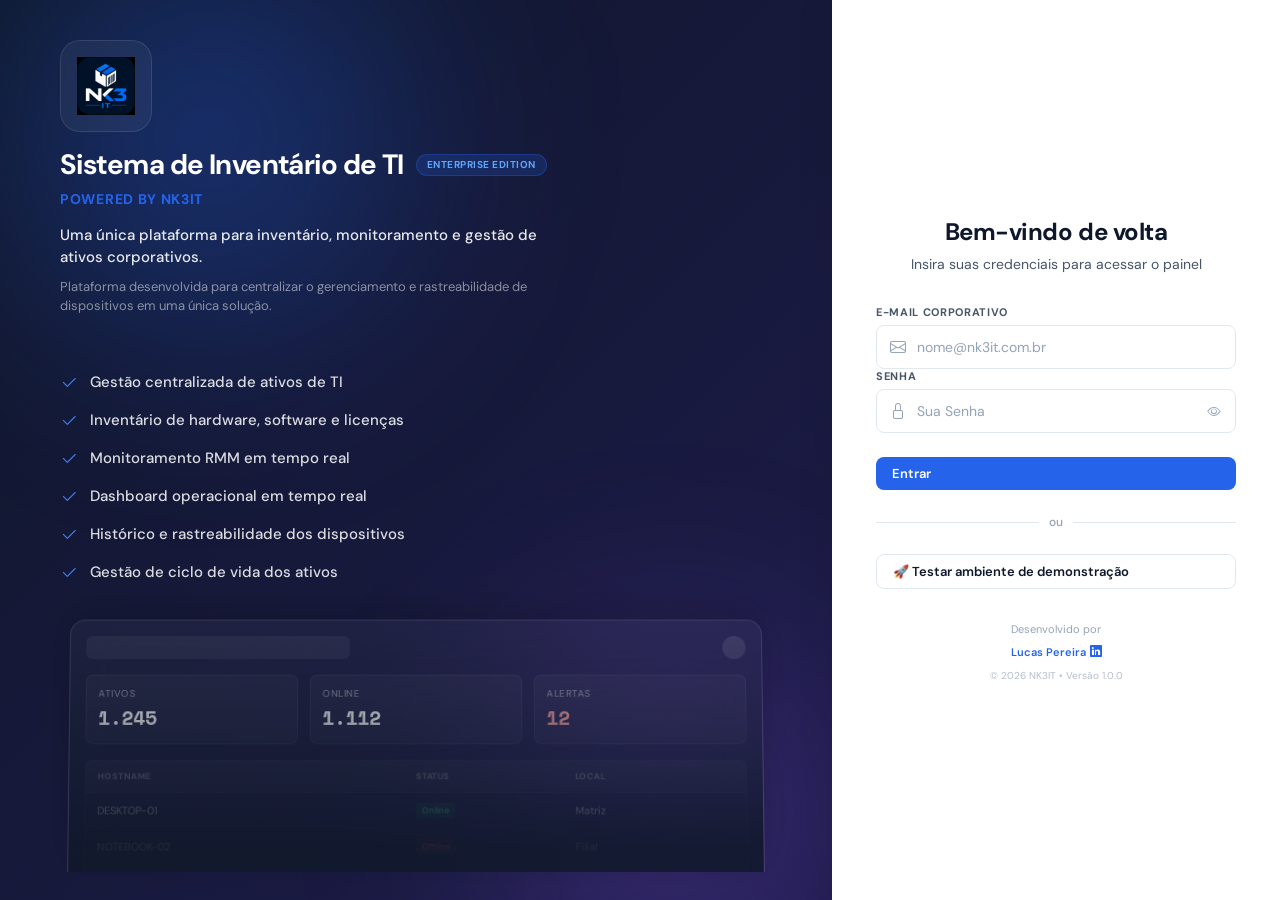
==== index.html @ 1c19176a "feat: Adiciona mock in-memory para o Modo de Demonstração" ====
<!DOCTYPE html>
<html lang="pt-BR">

<head>
  <meta charset="UTF-8">
  <meta name="viewport" content="width=device-width, initial-scale=1.0">
  <title>NK3IT — Inventário de TI</title>
  <link rel="icon" type="image/png" href="assets/logo-nk3-it-3.png">
  <link
    href="https://fonts.googleapis.com/css2?family=Space+Mono:wght@400;700&family=DM+Sans:wght@300;400;500;600;700&display=swap"
    rel="stylesheet">
  <link rel="stylesheet" href="https://cdn.jsdelivr.net/npm/bootstrap-icons@1.11.3/font/bootstrap-icons.min.css">
  <script src="js/demoData.js"></script>
  <script src="https://cdn.jsdelivr.net/npm/@supabase/supabase-js@2"></script>
  <script src="https://cdn.jsdelivr.net/npm/chart.js"></script>
  <script src="https://unpkg.com/lucide@latest"></script>
  <script src="https://cdn.jsdelivr.net/npm/@emailjs/browser@3/dist/email.min.js"></script>
  <script>
    (function(){
      // Substitua "SUA_PUBLIC_KEY_AQUI" pela Public Key da sua conta EmailJS
      emailjs.init("xE5Rrvle6hERi2CTp");
    })();
  </script>
  <link rel="stylesheet" href="css/variables.css">
  <link rel="stylesheet" href="css/layout.css">
  <link rel="stylesheet" href="css/components.css">
  <link rel="stylesheet" href="css/pages.css">
  <style>
    /* RMM Sync spin animation */
    @keyframes spin { from { transform: rotate(0deg); } to { transform: rotate(360deg); } }
    .spin { display: inline-block; animation: spin 1s linear infinite; }
  </style>
</head>

<body>

  <!-- NOTIFICATIONS -->
  <div class="notif-stack" id="notifStack"></div>

  <!-- LOGIN -->
  <div class="login-wrap" id="loginWrap">
    <!-- Esquerda: Branding & Info -->
    <div class="login-left fade-in-up" style="animation-delay: 0.1s;">
      <div class="login-brand">
        <div class="logo-mark login-logo-large">
          <img src="assets/logo-nk3-it-3.png" alt="Logo NK3IT">
        </div>
        <h1 class="brand-title">
          Sistema de Inventário de TI 
          <span class="version-badge">Enterprise Edition</span>
        </h1>
        <div class="brand-subtitle" style="font-size: 14px; color: var(--accent); font-weight: 700; margin-top: 8px; margin-bottom: 16px; letter-spacing: 0.05em; text-transform: uppercase;">Powered by NK3IT</div>
        <p style="font-size: 15px; color: rgba(255,255,255,0.9); font-weight: 500; max-width: 480px; line-height: 1.5; margin-bottom: 8px;">Uma única plataforma para inventário, monitoramento e gestão de ativos corporativos.</p>
        <p style="font-size: 13px; color: rgba(255,255,255,0.5); max-width: 480px; line-height: 1.5; margin-bottom: 32px;">Plataforma desenvolvida para centralizar o gerenciamento e rastreabilidade de dispositivos em uma única solução.</p>
      </div>
      <ul class="login-features">
        <li><i class="bi bi-check2"></i> Gestão centralizada de ativos de TI</li>
        <li><i class="bi bi-check2"></i> Inventário de hardware, software e licenças</li>
        <li><i class="bi bi-check2"></i> Monitoramento RMM em tempo real</li>
        <li><i class="bi bi-check2"></i> Dashboard operacional em tempo real</li>
        <li><i class="bi bi-check2"></i> Histórico e rastreabilidade dos dispositivos</li>
        <li><i class="bi bi-check2"></i> Gestão de ciclo de vida dos ativos</li>
      </ul>
      <div class="login-illustration" style="flex: 1; min-height: 240px; display: flex; align-items: flex-end; position: relative; z-index: 2;">
        <div class="dashboard-preview-bg">
          <div class="glass-dash-header">
            <div class="glass-dash-search"></div>
            <div class="glass-dash-user"></div>
          </div>
          <div class="glass-dash-cards">
            <div class="glass-card">
              <div class="glass-card-title">Ativos</div>
              <div class="glass-card-value">1.245</div>
            </div>
            <div class="glass-card">
              <div class="glass-card-title">Online</div>
              <div class="glass-card-value">1.112</div>
            </div>
            <div class="glass-card">
              <div class="glass-card-title">Alertas</div>
              <div class="glass-card-value" style="color: #fca5a5;">12</div>
            </div>
          </div>
          <div class="glass-dash-table">
            <div class="glass-table-row glass-table-head">
              <div>HOSTNAME</div><div>STATUS</div><div>LOCAL</div>
            </div>
            <div class="glass-table-row">
              <div>DESKTOP-01</div><div><span class="glass-badge green">Online</span></div><div>Matriz</div>
            </div>
            <div class="glass-table-row">
              <div>NOTEBOOK-02</div><div><span class="glass-badge red">Offline</span></div><div>Filial</div>
            </div>
            <div class="glass-table-row">
              <div>SRV-BD-01</div><div><span class="glass-badge green">Online</span></div><div>Datacenter</div>
            </div>
          </div>
        </div>
      </div>
      
      <div class="login-tech-stack">
        <i class="bi bi-braces"></i> React &bull; TypeScript &bull; Node.js &bull; PostgreSQL
      </div>
    </div>

    <!-- Direita: Formulário -->
    <div class="login-right">
      <div class="login-card fade-in-up" style="animation-delay: 0.2s;">
        <div class="login-header">
          <h2>Bem-vindo de volta</h2>
          <p>Insira suas credenciais para acessar o painel</p>
        </div>
        
        <div class="form-group">
          <label>E-mail corporativo</label>
          <div class="input-with-icon">
            <i class="bi bi-envelope"></i>
            <input type="email" id="loginEmail" value="" placeholder="nome@nk3it.com.br">
          </div>
        </div>
        
        <div class="form-group" style="margin-bottom:24px;">
          <label>Senha</label>
          <div class="input-with-icon">
            <i class="bi bi-lock"></i>
            <input type="password" id="loginPass" placeholder="Sua Senha">
            <button type="button" class="btn-toggle-pass" onclick="togglePassword()" title="Mostrar/Ocultar Senha">
              <i class="bi bi-eye" id="togglePassIcon"></i>
            </button>
          </div>
        </div>
        
        <button class="btn btn-primary btn-login" onclick="doLogin()">Entrar</button>
        
        <div class="login-divider"><span>ou</span></div>
        
        <button class="btn btn-outline btn-demo" onclick="doDemoLogin()">
          🚀 Testar ambiente de demonstração
        </button>

        <div class="login-footer">
          Desenvolvido por <br/>
          <a href="https://www.linkedin.com/in/lucasadmpereira/" target="_blank" style="color: var(--accent); text-decoration: none; font-weight: 600; display: inline-flex; align-items: center; gap: 4px; margin-top: 4px; transition: opacity 0.2s;" onmouseover="this.style.opacity='0.8'" onmouseout="this.style.opacity='1'">
            Lucas Pereira <i class="bi bi-linkedin" style="font-size: 12px;"></i>
          </a>
          <div style="margin-top: 6px; font-size: 10px; opacity: 0.7;">&copy; 2026 NK3IT &bull; Versão 1.0.0</div>
        </div>
      </div>
    </div>
  </div>

  <!-- APP -->
  <div class="app" id="mainApp" style="display:none;">
    <!-- SIDEBAR -->
    <nav class="sidebar" id="sidebar">
      <div class="sidebar-logo">
        <div class="logo-mark">
          <img src="assets/logo-nk3-it-3.png" alt="Inventário NK3IT">
        </div>
        <div>
          <div class="logo-text">NK3IT</div>
          <div class="logo-sub">INVENTÁRIO DE TI</div>
        </div>
      </div>

      <div class="sidebar-section" id="adminSectionPrincipal">
        <div class="sidebar-label">Principal</div>
        <div class="nav-item active" onclick="goTo('dashboard')">
          <span class="nav-icon"><i data-lucide="layout-dashboard"></i></span> Dashboard
        </div>
        <div class="nav-item" onclick="goTo('ativos')">
          <span class="nav-icon"><i data-lucide="laptop"></i></span> Ativos
        </div>
        <div class="nav-item" onclick="goTo('monitores')">
          <span class="nav-icon"><i data-lucide="monitor"></i></span> Monitores
        </div>
        <div class="nav-item" onclick="goTo('celulares')">
          <span class="nav-icon"><i data-lucide="smartphone"></i></span> Celulares
        </div>
        <div class="nav-item" onclick="goTo('colaboradores')">
          <span class="nav-icon"><i data-lucide="users"></i></span> Colaboradores
        </div>
        <div class="nav-item" onclick="goTo('historico')">
          <span class="nav-icon"><i data-lucide="history"></i></span> Histórico
        </div>
      </div>

      <div class="sidebar-section" id="adminSectionOperacoes">
        <div class="sidebar-label">Operações</div>
        <div class="nav-item" onclick="goTo('movimentacoes')">
          <span class="nav-icon"><i data-lucide="arrow-left-right"></i></span> Entradas e Saídas
        </div>
        <div class="nav-item" onclick="goTo('kits')">
          <span class="nav-icon"><i data-lucide="gift"></i></span> Kits Boas-Vindas
        </div>
        <div class="nav-item" onclick="goTo('solicitacoes')" id="navSolicitacoes">
          <span class="nav-icon"><i data-lucide="inbox"></i></span> Solicitações
          <span class="nav-badge" id="pendBadge">0</span>
        </div>
        <div class="nav-item" onclick="goTo('devolucoes')" id="navDevolucoes">
          <span class="nav-icon"><i data-lucide="package"></i></span> Devoluções
        </div>
      </div>

      <div class="sidebar-section" id="clientSection" style="display:none;">
        <div class="sidebar-label">Área do Cliente</div>
        <div class="nav-item" onclick="goTo('area-cliente')">
          <span class="nav-icon"><i data-lucide="user-cog"></i></span> Área do Cliente
        </div>
      </div>

      <div class="sidebar-footer">
        <div class="user-pill">
          <div class="user-avatar" id="userAvatarSidebar">AD</div>
          <div>
            <div class="user-name" id="userNameSidebar">Admin</div>
            <div class="user-role" id="userRoleSidebar">Administrador</div>
          </div>
        </div>
        <button class="btn btn-ghost btn-sm" style="width:100%;justify-content:center;" onclick="openExportModal()">
          <i class="bi bi-download" style="margin-right:6px;"></i> Exportar
        </button>
        <button class="btn btn-ghost btn-sm" style="width:100%;margin-top:6px;justify-content:center;"
          onclick="doLogout()"> <i class="bi bi-box-arrow-right" style="margin-right:6px;"></i> Sair</button>
          
        <div style="margin-top: 16px; text-align: center; font-size: 11px; color: var(--text3);">
          Desenvolvido por <br/>
          <a href="https://www.linkedin.com/in/lucasadmpereira/" target="_blank" style="color: var(--primary); text-decoration: none; font-weight: 600; display: inline-flex; align-items: center; gap: 4px; margin-top: 4px; transition: opacity 0.2s;" onmouseover="this.style.opacity='0.8'" onmouseout="this.style.opacity='1'">
            Lucas Pereira <i class="bi bi-linkedin" style="font-size: 12px;"></i>
          </a>
          <div style="margin-top: 4px; font-size: 10px; opacity: 0.7;">v1.0.0</div>
        </div>
      </div>
    </nav>

    <div class="sidebar-overlay" id="sidebarOverlay" onclick="toggleSidebar()"></div>

    <!-- MAIN -->
    <div class="main">
      <div class="topbar">
        <button class="menu-toggle" id="menuToggle" onclick="toggleSidebar()"><i data-lucide="menu"></i></button>
        <div class="topbar-left">
          <div class="topbar-title" id="pageTitle">Dashboard</div>
          <div class="topbar-sub" id="pageSub">Visão geral do Inventário de TI</div>
        </div>
        <div class="topbar-search">
          <span class="search-icon"><i data-lucide="search"></i></span>
          <input type="text" placeholder="Buscar..." id="globalSearch" oninput="handleSearch(this.value)">
        </div>
        <div class="topbar-actions">
          <button class="btn btn-primary btn-sm" id="topbarAdd" onclick="openCreateModal()"><i data-lucide="plus"></i> <span class="hide-mobile">Novo Ativo</span></button>
          <button class="topbar-action-btn" onclick="toggleTheme()" title="Alternar Tema Escuro"><i data-lucide="moon"></i></button>
          <button class="topbar-action-btn"><i data-lucide="bell"></i></button>
          <div class="topbar-profile" onclick="goTo('historico')">
            <div class="topbar-profile-info hide-mobile">
              <span class="topbar-profile-name" id="topbarUserName">Lucas Pereira</span>
              <span class="topbar-profile-role" id="topbarUserRole">Administrador</span>
            </div>
            <div class="topbar-avatar" id="topbarUserInitials">LP</div>
          </div>
        </div>
      </div>

      <div class="content">

        <!-- DASHBOARD -->
        <div class="page active" id="page-dashboard">
          <!-- HERO PANEL -->
          <div class="hero-panel">
            <div class="hero-content">
              <div class="hero-titles">
                <h2>Dashboard</h2>
                <p>Uma visão consolidada e em tempo real da sua infraestrutura.</p>
              </div>
              <div class="hero-stats">
                <div class="hero-stat-item">
                  <span class="hero-stat-num" id="heroStatTotal">0</span>
                  <span class="hero-stat-label">Ativos Totais</span>
                </div>
                <div class="hero-divider"></div>
                <div class="hero-stat-item">
                  <span class="hero-stat-num" id="heroStatOffline" style="color: #fca5a5;">0</span>
                  <span class="hero-stat-label">Offline</span>
                </div>
                <div class="hero-divider"></div>
                <div class="hero-stat-item">
                  <span class="hero-stat-num" id="heroStatManutencao" style="color: #fde68a;">0</span>
                  <span class="hero-stat-label">Manutenção</span>
                </div>
              </div>
            </div>
            <div class="hero-footer">
              <div class="hero-sync"><i data-lucide="refresh-cw" class="spin-icon"></i> Última sincronização: <strong>agora mesmo</strong></div>
            </div>
          </div>

          <div class="stats-grid">
            <div class="stat-card glow-blue">
              <div class="stat-card-info">
                <div class="stat-label">Total de Ativos</div>
                <div class="stat-num" id="statTotal">0</div>
                <div class="stat-trend up"><i data-lucide="trending-up"></i> +12 este mês</div>
              </div>
              <div class="stat-icon-box stat-icon-blue"><i data-lucide="monitor"></i></div>
            </div>
            <div class="stat-card glow-green">
              <div class="stat-card-info">
                <div class="stat-label">Disponíveis</div>
                <div class="stat-num" id="statDisp">0</div>
                <div class="stat-trend up"><i data-lucide="trending-up"></i> +5 esta semana</div>
              </div>
              <div class="stat-icon-box stat-icon-green"><i data-lucide="check-circle"></i></div>
            </div>
            <div class="stat-card glow-purple">
              <div class="stat-card-info">
                <div class="stat-label">Em Uso</div>
                <div class="stat-num" id="statUso">0</div>
                <div class="stat-trend up"><i data-lucide="trending-up"></i> +7 este mês</div>
              </div>
              <div class="stat-icon-box stat-icon-purple"><i data-lucide="user-check"></i></div>
            </div>
            <div class="stat-card glow-orange">
              <div class="stat-card-info">
                <div class="stat-label">Manutenção</div>
                <div class="stat-num" id="statMan">0</div>
                <div class="stat-trend down"><i data-lucide="trending-down"></i> -2 hoje</div>
              </div>
              <div class="stat-icon-box stat-icon-orange"><i data-lucide="wrench"></i></div>
            </div>
            <div class="stat-card glow-red" style="cursor:pointer;" onclick="if(typeof filterAtivos==='function')filterAtivos('offline'); goTo('ativos'); setTimeout(()=>filterAtivos('offline'),100);">
              <div class="stat-card-info">
                <div class="stat-label">Offline (RMM)</div>
                <div class="stat-num" id="statOffline" style="color:var(--danger);">0</div>
                <div class="stat-trend down" style="color:var(--text3);"><i data-lucide="minus"></i> sem mudança</div>
              </div>
              <div class="stat-icon-box stat-icon-red"><i data-lucide="wifi-off"></i></div>
            </div>
            <div class="stat-card glow-orange" style="cursor:pointer;" onclick="if(typeof filterAtivos==='function')filterAtivos('ram_upgrade'); goTo('ativos'); setTimeout(()=>filterAtivos('ram_upgrade'),100);">
              <div class="stat-card-info">
                <div class="stat-label">Upgrade de RAM</div>
                <div class="stat-num" id="statRAM" style="color:var(--warn);">0</div>
                <div class="stat-trend up" style="color:var(--warn);"><i data-lucide="alert-circle"></i> atenção</div>
              </div>
              <div class="stat-icon-box stat-icon-orange"><i data-lucide="cpu"></i></div>
            </div>
            <div class="stat-card glow-red" style="cursor:pointer;" onclick="if(typeof filterAtivos==='function')filterAtivos('hd_cheio'); goTo('ativos'); setTimeout(()=>filterAtivos('hd_cheio'),100);">
              <div class="stat-card-info">
                <div class="stat-label">HD Quase Cheio</div>
                <div class="stat-num" id="statHD" style="color:var(--danger);">0</div>
                <div class="stat-trend down" style="color:var(--text3);"><i data-lucide="hard-drive"></i> normal</div>
              </div>
              <div class="stat-icon-box stat-icon-red"><i data-lucide="hard-drive"></i></div>
            </div>
          </div>

          <!-- Dashboard Charts -->
          <div class="charts-grid" style="display:grid; grid-template-columns:repeat(auto-fit, minmax(300px, 1fr)); gap:16px; margin-bottom:16px;">
            <div class="card" style="padding:16px; display:flex; flex-direction:column;">
              <div class="section-title" style="margin-bottom:16px;font-size:14px;">Status dos Ativos</div>
              <div style="flex:1;position:relative;min-height:220px;display:flex;align-items:center;justify-content:center;"><canvas id="chartStatus"></canvas></div>
            </div>

            <div class="card" style="padding:16px; display:flex; flex-direction:column;">
              <div class="section-title" style="margin-bottom:16px;font-size:14px;">Sistemas Operacionais</div>
              <div style="flex:1;position:relative;min-height:220px;display:flex;align-items:center;justify-content:center;"><canvas id="chartOS"></canvas></div>
            </div>
          </div>

          <!-- Painel de Logística -->
          <div class="card" style="margin-bottom:16px;">
            <div class="section-header">
              <div class="section-title"><i class="bi bi-box-seam"></i> Aguardando Envio</div>
            </div>
            <div style="padding:16px;">
              <div id="dashLogAguardando" style="display:grid; grid-template-columns:repeat(auto-fill, minmax(280px, 1fr)); gap:12px;"></div>
            </div>
          </div>

          <!-- Ativos Recentes (grid de cards) -->
          <div class="card" style="margin-bottom:16px;">
            <div class="section-header">
              <div class="section-title">Ativos Recentes</div>
              <div style="display:flex; gap:8px; align-items:center;">
                <select id="dashFilterTipo" class="hide-mobile"
                  style="padding: 4px 8px; font-size: 12px; border: 1px solid var(--border); border-radius: 4px; background: var(--bg2); color: var(--text);"
                  onchange="renderDashboard()">
                  <option value="">Todos os Tipos</option>
                  <option value="Notebook">Notebook</option>
                  <option value="Desktop">Desktop</option>
                  <option value="Monitor">Monitor</option>
                  <option value="Celular">Celular</option>
                </select>
                <select id="dashFilterStatus" class="hide-mobile"
                  style="padding: 4px 8px; font-size: 12px; border: 1px solid var(--border); border-radius: 4px; background: var(--bg2); color: var(--text);"
                  onchange="renderDashboard()">
                  <option value="">Qualquer Status</option>
                  <option value="disponivel">Disponível</option>
                  <option value="em uso">Em Uso</option>
                  <option value="manutencao">Manutenção</option>
                  <option value="estoque">Estoque</option>
                  <option value="saindo para envio">Saindo para envio</option>
                  <option value="entregue">Entregue</option>
                  <option value="nao postado ainda">Não postado ainda</option>
                </select>
                <button class="btn btn-ghost btn-sm" onclick="goTo('ativos')">Ver todos →</button>
              </div>
            </div>
            <div id="dashRecentAssets"></div>
          </div>

          <!-- Atividade Recente + Alertas -->
          <div class="dash-bottom-grid">
            <div class="card">
              <div class="section-header">
                <div class="section-title">Atividade Recente</div>
                <button class="btn btn-ghost btn-sm" onclick="goTo('historico')">Ver tudo →</button>
              </div>
              <div id="dashActivity"></div>
            </div>
            <div class="card">
              <div class="section-header">
                <div class="section-title">🚨 Atenção Crítica</div>
              </div>
              <div id="dashAlerts"></div>
            </div>
          </div>
        </div>

        <!-- ATIVOS -->
        <div class="page" id="page-ativos">
          <div class="toolbar">
            <div class="toolbar-left">
              <div style="display:flex;gap:10px;align-items:center;width:100%;max-width:500px;">
                <select id="ativoTipoSelect" onchange="filterAtivoTipo(this.value)" style="padding:8px 12px;border:1px solid var(--border);border-radius:8px;background:var(--bg2);color:var(--text);font-size:13px;flex:1;">
                  <option value="todos">Todos os Tipos</option>
                  <!-- rendered by js -->
                </select>
                <select id="ativoStatusSelect" onchange="filterAtivos(this.value)" style="padding:8px 12px;border:1px solid var(--border);border-radius:8px;background:var(--bg2);color:var(--text);font-size:13px;flex:1;">
                  <option value="todos">Qualquer Status</option>
                  <!-- rendered by js -->
                </select>
              </div>
            </div>
            <div class="toolbar-right">
              <div class="view-toggle">
                <button class="view-btn active" id="viewGrid" onclick="setView('grid')"><i
                    class="bi bi-grid-3x3-gap"></i></button>
                <button class="view-btn" id="viewList" onclick="setView('list')"><i class="bi bi-list-ul"></i></button>
              </div>
              <button class="btn btn-ghost btn-sm" onclick="openImportModal('ativos')"><i class="bi bi-upload"></i>
                Importar CSV</button>
              <button class="btn btn-ghost btn-sm" id="btnSyncRMM" onclick="syncFromRMM()" style="border:1px solid rgba(99,102,241,0.3);color:#6366f1;">
                <i class="bi bi-cloud-download"></i> Sincronizar RMM
              </button>
              <span id="rmmSyncTimestamp" style="display:none;font-size:10px;color:var(--text3);white-space:nowrap;"></span>
            </div>
          </div>
          <div id="ativosContainer"></div>
        </div>

        <!-- MONITORES -->
        <div class="page" id="page-monitores">
          <div class="toolbar">
            <div class="toolbar-left">
              <div style="display:flex;gap:10px;align-items:center;width:100%;max-width:300px;">
                <select id="monitorFilters" onchange="filterMonitores(this.value)" style="padding:8px 12px;border:1px solid var(--border);border-radius:8px;background:var(--bg2);color:var(--text);font-size:13px;flex:1;">
                  <option value="todos">Todos</option>
                  <!-- rendered by js -->
                </select>
              </div>
            </div>
            <div class="toolbar-right">
              <button class="btn btn-ghost btn-sm" onclick="openImportMonitorModal()"><i class="bi bi-upload"></i> Importar CSV</button>
              <button class="btn btn-primary btn-sm" onclick="openNovoMonitor()"><i class="bi bi-plus-lg"></i> Novo
                Monitor</button>
            </div>
          </div>
          <div id="monitoresContainer"></div>
        </div>

        <!-- CELULARES -->
        <div class="page" id="page-celulares">
          <div class="toolbar">
            <div class="toolbar-left">
              <div style="display:flex;gap:10px;align-items:center;width:100%;max-width:300px;">
                <select id="celularFilters" onchange="filterCelulares(this.value)" style="padding:8px 12px;border:1px solid var(--border);border-radius:8px;background:var(--bg2);color:var(--text);font-size:13px;flex:1;">
                  <option value="todos">Todos</option>
                  <!-- rendered by js -->
                </select>
              </div>
            </div>
            <div class="toolbar-right">
              <button class="btn btn-ghost btn-sm" onclick="openImportCelularModal()"><i class="bi bi-upload"></i>
                Importar CSV</button>
              <button class="btn btn-primary btn-sm" onclick="openNovoCelular()"><i class="bi bi-plus-lg"></i> Novo
                Celular</button>
            </div>
          </div>
          <div id="celularesContainer"></div>
        </div>

        <!-- COLABORADORES -->
        <div class="page" id="page-colaboradores">
          <div class="toolbar">
            <div class="toolbar-left"></div>
            <div class="toolbar-right">
              <button class="btn btn-ghost btn-sm" onclick="openImportModal('colaboradores')"><i
                  class="bi bi-upload"></i> Importar CSV</button>
            </div>
          </div>
          <div class="card">
            <div class="table-wrap">
              <table>
                <thead>
                  <tr>
                    <th>Nome</th>
                    <th>Email</th>
                    <th>Departamento</th>
                    <th>Cargo</th>
                    <th>Ativos</th>
                    <th>Ações</th>
                  </tr>
                </thead>
                <tbody id="colabTableBody"></tbody>
              </table>
            </div>
          </div>
        </div>

        <!-- HISTÓRICO -->
        <div class="page" id="page-historico">
          <div class="card">
            <div class="table-wrap">
              <table>
                <thead>
                  <tr>
                    <th style="width:52px;"></th>
                    <th>Evento</th>
                    <th style="text-align:right;">Data</th>
                  </tr>
                </thead>
                <tbody id="histTableBody"></tbody>
              </table>
            </div>
          </div>
        </div>

        <!-- KITS -->
        <div class="page" id="page-kits">
          <div id="kitTabContent"></div>
        </div>

        <!-- SOLICITAÇÕES -->
        <div class="page" id="page-solicitacoes">
          <div class="toolbar">
            <div class="toolbar-left"></div>
            <div class="toolbar-right">
              <button class="btn btn-primary btn-sm" onclick="openNovaSolicitacao()"><i class="bi bi-plus-lg"></i> Nova Solicitação</button>
            </div>
          </div>
          <div class="card">
            <div class="table-wrap">
              <table>
                <thead>
                  <tr>
                    <th>Colaborador</th>
                    <th>CPF</th>
                    <th>Data Início</th>
                    <th>Kit</th>
                    <th>Status</th>
                    <th>Rastreio</th>
                    <th>Ações</th>
                  </tr>
                </thead>
                <tbody id="solTableBody"></tbody>
              </table>
            </div>
            <div id="solPagination" style="display:flex;justify-content:center;gap:8px;padding:16px;"></div>
          </div>
        </div>

        <!-- DEVOLUÇÕES -->
        <div class="page" id="page-devolucoes">
          <div class="toolbar">
            <div class="toolbar-left"></div>
            <div class="toolbar-right">
              <button class="btn btn-primary btn-sm" onclick="openNovaDevolucao()"><i class="bi bi-plus-lg"></i> Nova Devolução</button>
            </div>
          </div>
          <div class="card">
            <div class="table-wrap">
              <table>
                <thead>
                  <tr>
                    <th>Colaborador</th>
                    <th>Máquina</th>
                    <th>Código de Envio</th>
                    <th>Validade</th>
                    <th>Status</th>
                    <th>Ações</th>
                  </tr>
                </thead>
                <tbody id="devolucoesTableBody"></tbody>
              </table>
            </div>
            <div id="devPagination" style="display:flex;justify-content:center;gap:8px;padding:16px;"></div>
          </div>
        </div>

        <!-- ENTRADAS E SAÍDAS (MOVIMENTAÇÕES) -->
        <div class="page" id="page-movimentacoes">
          <div class="card" style="max-width: 600px; margin: 0 auto;">
            <div class="section-header">
              <div class="section-title"><i class="bi bi-arrow-left-right"></i> Registrar Movimentação</div>
            </div>
            <div class="form-grid">
              <div class="form-group span2">
                <label>Tipo de Movimentação *</label>
                <div style="display: flex; gap: 16px;">
                  <label style="display: flex; align-items: center; gap: 8px; cursor: pointer; padding: 12px 16px; border: 1px solid var(--border); border-radius: 8px; flex: 1;" id="lblMovSaida">
                    <input type="radio" name="movTipo" value="saida" checked onchange="toggleMovimentacaoTipo()" style="accent-color: var(--primary);">
                    <i class="bi bi-box-arrow-right" style="color: var(--primary);"></i>
                    <div style="font-weight: 600; font-size: 14px;">Saída <span style="font-size: 11px; font-weight: 400; color: var(--text2); display: block;">(Entregar máquina)</span></div>
                  </label>
                  <label style="display: flex; align-items: center; gap: 8px; cursor: pointer; padding: 12px 16px; border: 1px solid var(--border); border-radius: 8px; flex: 1;" id="lblMovEntrada">
                    <input type="radio" name="movTipo" value="entrada" onchange="toggleMovimentacaoTipo()" style="accent-color: var(--accent);">
                    <i class="bi bi-box-arrow-in-left" style="color: var(--accent);"></i>
                    <div style="font-weight: 600; font-size: 14px;">Entrada <span style="font-size: 11px; font-weight: 400; color: var(--text2); display: block;">(Devolução)</span></div>
                  </label>
                </div>
              </div>

              <div class="form-group span2">
                <label>Máquina (Patrimônio) *</label>
                <input type="text" id="movPatrimonio" placeholder="Ex: TI-001" list="movAtivosList">
                <datalist id="movAtivosList"></datalist>
                <div style="font-size: 11px; color: var(--text2); margin-top: 4px;">Pode digitar o nome ou patrimônio (QP-TAU)</div>
              </div>

              <div class="form-group span2" id="movColabContainer">
                <label>Colaborador *</label>
                <input type="text" id="movColab" placeholder="Para quem vai a máquina?" list="movColabsList">
                <datalist id="movColabsList"></datalist>
              </div>

              <div class="form-group span2">
                <label>Data</label>
                <input type="date" id="movData">
              </div>

              <div class="form-group span2">
                <label>Observações</label>
                <textarea id="movObs" placeholder="Ex: Equipamento entregue com arranhão..." style="height: 80px;"></textarea>
              </div>
            </div>
            
            <div style="margin-top: 24px; display: flex; justify-content: flex-end;">
              <button class="btn btn-primary" onclick="registrarMovimentacao()" id="btnRegistrarMov">
                <i class="bi bi-check-lg"></i> Registrar Movimentação
              </button>
            </div>
          </div>

          <div class="card" style="margin-top: 32px;">
            <div class="section-header">
              <div class="section-title"><i class="bi bi-clock-history"></i> Histórico de Movimentações</div>
            </div>
            <div id="movimentacoesHistoryTable"></div>
          </div>
        </div>

        <!-- ÁREA DO CLIENTE -->
        <div class="page" id="page-area-cliente">
          <div class="tabs">
            <div class="tab active" onclick="clientTab('solicitar',this)"><i class="bi bi-clipboard-plus"></i> Solicitar Máquina</div>
            <div class="tab" onclick="clientTab('minhas_solicitacoes',this)"><i class="bi bi-inbox"></i> Minhas Solicitações</div>
            <div class="tab" onclick="clientTab('kits',this)"><i class="bi bi-gift"></i> Kits</div>
            <div class="tab" onclick="clientTab('maquinas',this)"><i class="bi bi-laptop"></i> Máquinas</div>
          </div>
          <div id="clientTabContent"></div>
        </div>

      </div>
    </div>
  </div>

  <!-- ===== MODAIS ===== -->

  <!-- MODAL: NOVO ATIVO -->
  <div class="modal-overlay" id="modalNovoAtivo">
    <div class="modal">
      <div class="modal-header">
        <div class="modal-title" id="modalAtivoTitle">Novo Ativo</div>
        <button class="modal-close" onclick="closeModal('modalNovoAtivo')">×</button>
      </div>
      <div class="modal-body">
        <div class="form-grid">
          <div class="form-group">
            <label>Nome / Modelo *</label>
            <input type="text" id="ativoNome" placeholder="Ex: Dell XPS 15">
          </div>
          <div class="form-group">
            <label>Patrimônio *</label>
            <input type="text" id="ativoPatrimonio" placeholder="TI-001">
          </div>
          <div class="form-group">
            <label>Marca</label>
            <input type="text" id="ativoMarca" placeholder="Dell, HP, Lenovo...">
          </div>
          <div class="form-group">
            <label>Modelo</label>
            <input type="text" id="ativoModelo" placeholder="XPS 15, EliteDesk...">
          </div>
          <div class="form-group">
            <label>Número de Série</label>
            <input type="text" id="ativoSerie" placeholder="SN123456">
          </div>
          <div class="form-group">
            <label>Tipo</label>
            <select id="ativoTipo">
              <option>Notebook</option>
              <option>Desktop</option>
              <option>Monitor</option>
              <option>Tablet</option>
              <option>Celular</option>
              <option>Periférico</option>
              <option>Servidor</option>
            </select>
          </div>
          <div class="form-group">
            <label>Processador</label>
            <input type="text" id="ativoProc" placeholder="Intel Core i7-12th">
          </div>
          <div class="form-group">
            <label>RAM</label>
            <input type="text" id="ativoRam" placeholder="16GB DDR5">
          </div>
          <div class="form-group">
            <label>Armazenamento</label>
            <input type="text" id="ativoDisco" placeholder="512GB NVMe SSD">
          </div>
          <div class="form-group">
            <label>Sistema Operacional</label>
            <input type="text" id="ativoSO" placeholder="Windows 11 Pro">
          </div>
          <div class="form-group">
            <label>Status</label>
            <select id="ativoStatus">
              <option value="disponivel">Disponível</option>
              <option value="em uso">Em Uso</option>
              <option value="manutencao">Manutenção</option>
              <option value="estoque">Estoque</option>
              <option value="descartado">Descartado</option>
              <option value="saindo para envio">Saindo para envio</option>
              <option value="entregue">Entregue</option>
              <option value="nao postado ainda">Não postado ainda</option>
            </select>
          </div>
          <div class="form-group">
            <label>Estado de Saúde</label>
            <select id="ativoSaude">
              <option value="bom">🟢 Bom</option>
              <option value="regular">🟡 Regular</option>
              <option value="ruim">🔴 Ruim</option>
            </select>
          </div>
          <div class="form-group">
            <label>Colaborador Vinculado</label>
            <input type="text" id="ativoColab" placeholder="Nome do colaborador" list="colabList">
            <datalist id="colabList"></datalist>
          </div>
          <div class="form-group">
            <label>Localização</label>
            <input type="text" id="ativoLocalizacao" placeholder="Sala 10, Bancada 3...">
          </div>
          <div class="form-group">
            <label>Garantia até</label>
            <input type="date" id="ativoGarantia">
          </div>
          <div class="form-group span2">
            <label>Link da Nota Fiscal / Anexo</label>
            <input type="text" id="ativoAnexo" placeholder="URL da Nota Fiscal, PDF no Drive, etc...">
          </div>
          <div class="form-group span2">
            <label>Observações</label>
            <textarea id="ativoObs" placeholder="Notas adicionais..."></textarea>
          </div>
          <div class="form-group span2">
            <label>Ícone do Equipamento</label>
            <select id="ativoEmoji">
              <option value="laptop">Laptop</option>
              <option value="pc-display">Desktop</option>
              <option value="printer">Impressora</option>
              <option value="phone">Celular</option>
              <option value="keyboard">Teclado</option>
              <option value="mouse">Mouse</option>
              <option value="display">Monitor</option>
              <option value="hdd-stack">Servidor</option>
              <option value="tablet">Tablet</option>
              <option value="router">Roteador</option>
              <option value="headset">Headset</option>
            </select>
          </div>
          <div class="form-group span2">
            <label>📷 Fotos do Equipamento <span style="font-size:10px;font-weight:400;color:var(--text2);">(até 5 fotos
                — salve o ativo primeiro)</span></label>
            <div id="fotoGallery" style="display:flex;gap:8px;flex-wrap:wrap;margin-top:4px;"></div>
          </div>
        </div>
      </div>
      <div class="modal-footer">
        <button class="btn btn-ghost" onclick="closeModal('modalNovoAtivo')">Cancelar</button>
        <button class="btn btn-primary" onclick="saveAtivo()">Salvar Ativo</button>
      </div>
    </div>
  </div>

  <!-- MODAL: DETALHE ATIVO -->
  <div class="modal-overlay" id="modalDetalheAtivo">
    <div class="modal modal-lg">
      <div class="modal-header">
        <div class="modal-title">Detalhes do Ativo</div>
        <button class="modal-close" onclick="closeModal('modalDetalheAtivo')">×</button>
      </div>
      <div class="modal-body" id="modalDetalheBody"></div>
      <div class="modal-footer">
        <button class="btn btn-danger btn-sm" id="btnDeleteAtivo">🗑 Excluir</button>
        <button class="btn btn-ghost" onclick="closeModal('modalDetalheAtivo')">Fechar</button>
        <button class="btn btn-primary" id="btnEditAtivo">✏ Editar</button>
      </div>
    </div>
  </div>

  <!-- MODAL: NOVO COLABORADOR -->
  <div class="modal-overlay" id="modalNovoColab">
    <div class="modal">
      <div class="modal-header">
        <div class="modal-title" id="modalColabTitle">Novo Colaborador</div>
        <button class="modal-close" onclick="closeModal('modalNovoColab')">×</button>
      </div>
      <div class="modal-body">
        <div class="form-grid">
          <div class="form-group">
            <label>Nome *</label>
            <input type="text" id="colabNome" placeholder="Nome Completo">
          </div>
          <div class="form-group">
            <label>Email *</label>
            <input type="email" id="colabEmail" placeholder="nome@empresa.com">
          </div>
          <div class="form-group">
            <label>Departamento</label>
            <input type="text" id="colabDept" placeholder="Ex: Engenharia">
          </div>
          <div class="form-group">
            <label>Cargo</label>
            <input type="text" id="colabCargo" placeholder="Ex: Desenvolvedor">
          </div>
          <div class="form-group">
            <label>Telefone</label>
            <input type="text" id="colabTel" placeholder="(11) 99999-9999">
          </div>
          <div class="form-group">
            <label>Status</label>
            <select id="colabStatus">
              <option value="ativo">Ativo</option>
              <option value="inativo">Inativo</option>
            </select>
          </div>
        </div>
      </div>
      <div class="modal-footer">
        <button class="btn btn-ghost" onclick="closeModal('modalNovoColab')">Cancelar</button>
        <button class="btn btn-primary" onclick="saveColab()">Salvar</button>
      </div>
    </div>
  </div>

  <!-- MODAL: IMPORTAR CSV -->
  <div class="modal-overlay" id="modalImport">
    <div class="modal">
      <div class="modal-header">
        <div class="modal-title" id="modalImportTitle">Importar CSV</div>
        <button class="modal-close" onclick="closeModal('modalImport')">×</button>
      </div>
      <div class="modal-body">
        <div class="alert alert-info">
          <i class="bi bi-info-circle-fill"></i> <span id="importHint">Faça upload de um arquivo CSV com os
            dados.</span>
        </div>
        <div class="upload-zone" onclick="document.getElementById('csvFile').click()">
          <div class="upload-zone-icon"><i class="bi bi-file-earmark-arrow-up"></i></div>
          <div style="font-weight:600;margin-bottom:4px;">Clique para selecionar o CSV</div>
          <div style="font-size:12px;">ou arraste o arquivo aqui</div>
        </div>
        <input type="file" id="csvFile" accept=".csv" style="display:none;" onchange="handleCSV(this)">
        <div id="csvPreview" style="margin-top:16px;"></div>
      </div>
      <div class="modal-footer">
        <button class="btn btn-ghost" onclick="closeModal('modalImport')">Cancelar</button>
        <button class="btn btn-primary" id="btnImportConfirm" onclick="confirmImport()"
          style="display:none;">Importar</button>
      </div>
    </div>
  </div>

  <!-- MODAL: EXPORTAR -->
  <div class="modal-overlay" id="modalExport">
    <div class="modal">
      <div class="modal-header">
        <div class="modal-title">Exportar Dados</div>
        <button class="modal-close" onclick="closeModal('modalExport')">×</button>
      </div>
      <div class="modal-body">
        <p style="color:var(--text2);margin-bottom:12px;font-size:13px;">Exportar em CSV:</p>
        <div style="display:flex;flex-direction:column;gap:8px;margin-bottom:20px;">
          <button class="btn btn-ghost" style="justify-content:flex-start;" onclick="exportCSV('ativos')"><i class="bi bi-laptop"></i> Exportar Ativos</button>
          <button class="btn btn-ghost" style="justify-content:flex-start;" onclick="exportCSV('colaboradores')"><i class="bi bi-people"></i> Exportar Colaboradores</button>
          <button class="btn btn-ghost" style="justify-content:flex-start;" onclick="exportCSV('historico')"><i class="bi bi-clock-history"></i> Exportar Histórico de Movimentações</button>
          <button class="btn btn-ghost" style="justify-content:flex-start;" onclick="exportCSV('solicitacoes')"><i class="bi bi-clipboard-plus"></i> Exportar Solicitações</button>
          <button class="btn btn-ghost" style="justify-content:flex-start;" onclick="exportCSV('devolucoes')"><i class="bi bi-arrow-return-left"></i> Exportar Devoluções</button>
          <button class="btn btn-ghost" style="justify-content:flex-start;" onclick="exportCSV('kits')"><i class="bi bi-gift"></i> Exportar Estoque de Kits</button>
          <button class="btn btn-ghost" style="justify-content:flex-start;" onclick="exportCSV('kit_historico')"><i class="bi bi-gift-fill"></i> Exportar Histórico de Kits</button>
        </div>
        <div style="border-top:1px solid var(--border);padding-top:16px;">
          <p style="color:var(--text2);margin-bottom:12px;font-size:13px;font-weight:600;"><i
              class="bi bi-database-fill-check"></i> Backup completo
            (recomendado):</p>
          <div style="display:flex;gap:8px;">
            <button class="btn btn-primary" style="flex:1;" onclick="exportBackup()"><i
                class="bi bi-cloud-download"></i> Exportar Backup JSON</button>
            <label class="btn btn-ghost" style="flex:1;justify-content:center;cursor:pointer;">
              <i class="bi bi-cloud-upload"></i> Restaurar Backup
              <input type="file" accept=".json" style="display:none;" onchange="importBackup(this.files[0])">
            </label>
          </div>
        </div>
      </div>
      <div class="modal-footer">
        <button class="btn btn-ghost" onclick="closeModal('modalExport')">Fechar</button>
      </div>
    </div>
  </div>

  <!-- MODAL: KIT SAÍDA -->
  <div class="modal-overlay" id="modalKitSaida">
    <div class="modal">
      <div class="modal-header">
        <div class="modal-title">Registrar Saída de Kit</div>
        <button class="modal-close" onclick="closeModal('modalKitSaida')">×</button>
      </div>
      <div class="modal-body">
        <div class="form-grid">
          <div class="form-group span2">
            <label>Colaborador *</label>
            <input type="text" id="kitColabSaida" placeholder="Nome do colaborador" list="colabList2">
            <datalist id="colabList2"></datalist>
          </div>
          <div class="form-group">
            <label>Quantidade de Kits</label>
            <input type="number" id="kitQtdSaida" value="1" min="1">
          </div>
          <div class="form-group">
            <label>Data</label>
            <input type="date" id="kitDataSaida">
          </div>
          <div class="form-group span2">
            <label>Observações</label>
            <textarea id="kitObsSaida" placeholder="Observações opcionais..."></textarea>
          </div>
        </div>
      </div>
      <div class="modal-footer">
        <button class="btn btn-ghost" onclick="closeModal('modalKitSaida')">Cancelar</button>
        <button class="btn btn-primary" onclick="registrarSaidaKit()">Registrar Saída</button>
      </div>
    </div>
  </div>

  <!-- MODAL: AJUSTAR ESTOQUE KIT -->
  <div class="modal-overlay" id="modalKitEstoque">
    <div class="modal">
      <div class="modal-header">
        <div class="modal-title">Adicionar ao Estoque</div>
        <button class="modal-close" onclick="closeModal('modalKitEstoque')">×</button>
      </div>
      <div class="modal-body">
        <div id="kitStockForm"></div>
      </div>
      <div class="modal-footer">
        <button class="btn btn-ghost" onclick="closeModal('modalKitEstoque')">Cancelar</button>
        <button class="btn btn-primary" onclick="saveKitStock()">Salvar</button>
      </div>
    </div>
  </div>

  <!-- MODAL: NOVO MONITOR -->
  <div class="modal-overlay" id="modalNovoMonitor">
    <div class="modal">
      <div class="modal-header">
        <div class="modal-title" id="modalMonitorTitle">Novo Monitor</div>
        <button class="modal-close" onclick="closeModal('modalNovoMonitor')">×</button>
      </div>
      <div class="modal-body">
        <div class="form-grid">
          <div class="form-group span2">
            <label>Nome / Modelo *</label>
            <input type="text" id="monNome" placeholder="Ex: Monitor Dell 24">
          </div>
          <div class="form-group">
            <label>Patrimônio *</label>
            <input type="text" id="monPatrimonio" placeholder="MON-001">
          </div>
          <div class="form-group">
            <label>Marca</label>
            <input type="text" id="monMarca" placeholder="Dell, LG, Samsung...">
          </div>
          <div class="form-group">
            <label>Modelo</label>
            <input type="text" id="monModelo" placeholder="P2419H">
          </div>
          <div class="form-group">
            <label>Número de Série</label>
            <input type="text" id="monSerie" placeholder="SN123456">
          </div>
          <div class="form-group">
            <label>Tamanho da Tela</label>
            <input type="text" id="monTela" placeholder="24 polegadas">
          </div>
          <div class="form-group">
            <label>Status</label>
            <select id="monStatus">
              <option value="em uso">Em Uso</option>
              <option value="estoque">Estoque</option>
              <option value="quebrado">Quebrado</option>
              <option value="saindo para envio">Saindo para envio</option>
              <option value="entregue">Entregue</option>
              <option value="nao postado ainda">Não postado ainda</option>
            </select>
          </div>
          <div class="form-group">
            <label>Colaborador</label>
            <input type="text" id="monColab" placeholder="Atribuir a..." list="colabListMon">
            <datalist id="colabListMon"></datalist>
          </div>
          <div class="form-group">
            <label>Localização</label>
            <input type="text" id="monLocalizacao" placeholder="Mesa 12, Sala TI...">
          </div>
          <div class="form-group span2">
            <label>Observações</label>
            <textarea id="monObs" placeholder="Alguma anotação..."></textarea>
          </div>
          <div class="form-group span2">
            <label>📷 Fotos do Equipamento <span style="font-size:10px;font-weight:400;color:var(--text2);">(até 5 fotos — salve o monitor primeiro)</span></label>
            <div id="fotoGalleryMon" style="display:flex;gap:8px;flex-wrap:wrap;margin-top:4px;"></div>
          </div>
        </div>
      </div>
      <div class="modal-footer">
        <button class="btn btn-ghost" onclick="closeModal('modalNovoMonitor')">Cancelar</button>
        <button class="btn btn-primary" onclick="saveMonitor()">Salvar</button>
      </div>
    </div>
  </div>

  <!-- MODAL: NOVO CELULAR -->
  <div class="modal-overlay" id="modalNovoCelular">
    <div class="modal">
      <div class="modal-header">
        <div class="modal-title" id="modalCelularTitle">Novo Celular</div>
        <button class="modal-close" onclick="closeModal('modalNovoCelular')">×</button>
      </div>
      <div class="modal-body">
        <div class="form-grid">
          <div class="form-group span2">
            <label>Nome do Celular *</label>
            <input type="text" id="celNome" placeholder="Ex: iPhone 13">
          </div>

          <div class="form-group">
            <label>Marca</label>
            <input type="text" id="celMarca" placeholder="Apple, Samsung, Motorola...">
          </div>
          <div class="form-group">
            <label>Modelo</label>
            <input type="text" id="celModelo" placeholder="iPhone 13, Galaxy S22...">
          </div>

          <div class="form-group">
            <label>Processador</label>
            <input type="text" id="celProc" placeholder="A15 Bionic">
          </div>
          <div class="form-group">
            <label>Armazenamento</label>
            <input type="text" id="celDisco" placeholder="128GB">
          </div>
          <div class="form-group">
            <label>Memória RAM</label>
            <input type="text" id="celRam" placeholder="4GB">
          </div>
          <div class="form-group">
            <label>Número do Celular</label>
            <input type="text" id="celNumeroLinha" placeholder="(11) 99999-9999">
          </div>
          <div class="form-group">
            <label>IMEI CHIP 1</label>
            <input type="text" id="celImei1" placeholder="123456789012345">
          </div>
          <div class="form-group">
            <label>IMEI CHIP 2</label>
            <input type="text" id="celImei2" placeholder="123456789012345">
          </div>
          <div class="form-group">
            <label>Status</label>
            <select id="celStatus">
              <option value="disponivel">Disponível</option>
              <option value="em uso">Em Uso</option>
              <option value="manutencao">Manutenção</option>
              <option value="quebrado">Quebrado</option>
            </select>
          </div>
          <div class="form-group">
            <label>Colaborador</label>
            <input type="text" id="celColab" placeholder="Atribuir a..." list="colabListCel">
            <datalist id="colabListCel"></datalist>
          </div>
          <div class="form-group">
            <label>Localização</label>
            <input type="text" id="celLocalizacao" placeholder="Base BH...">
          </div>
          <div class="form-group span2">
            <label>Observações</label>
            <textarea id="celObs" placeholder="Avarias, carregador, capinha..."></textarea>
          </div>
        </div>
      </div>
      <div class="modal-footer">
        <button class="btn btn-ghost" onclick="closeModal('modalNovoCelular')">Cancelar</button>
        <button class="btn btn-primary" onclick="saveCelular()">Salvar</button>
      </div>
    </div>
  </div>

  <!-- MODAL: IMPORTAR CSV CELULARES -->
  <div class="modal-overlay" id="modalImportCelular">
    <div class="modal modal-lg">
      <div class="modal-header">
        <div class="modal-title"><i class="bi bi-phone" style="margin-right:8px;"></i>Importar Celulares via CSV</div>
        <button class="modal-close" onclick="closeModal('modalImportCelular')">×</button>
      </div>
      <div class="modal-body">
        <div class="alert alert-info" style="margin-bottom:16px;display:flex;gap:10px;align-items:flex-start;">
          <i class="bi bi-info-circle-fill" style="margin-top:2px;flex-shrink:0;"></i>
          <div>
            <div style="font-weight:600;margin-bottom:6px;">Colunas esperadas no CSV:</div>
            <code
              style="font-size:11px;color:var(--text2);line-height:1.8;">Nome do celular, Marca, Modelo, Processador, Armazenamento, Memória, Numero, IMEI CHIP1, IMEI CHIP2, Colaborador, Status, Local, Observações</code>
          </div>
        </div>

        <div id="celCsvUploadZone" class="upload-zone" onclick="document.getElementById('celCsvFile').click()"
          style="margin-bottom:16px;">
          <div class="upload-zone-icon"><i class="bi bi-file-earmark-spreadsheet"></i></div>
          <div style="font-weight:600;margin-bottom:4px;">Clique para selecionar o CSV</div>
          <div style="font-size:12px;color:var(--text2);">ou arraste o arquivo aqui</div>
        </div>
        <input type="file" id="celCsvFile" accept=".csv" style="display:none;" onchange="handleCelularCSV(this)">

        <div id="celCsvPreview"></div>
      </div>
      <div class="modal-footer">
        <button class="btn btn-ghost" onclick="closeModal('modalImportCelular')">Cancelar</button>
        <button class="btn btn-primary" id="btnImportCelularConfirm" onclick="confirmCelularImport()"
          style="display:none;">
          <i class="bi bi-cloud-upload"></i> Importar Celulares
        </button>
      </div>
    </div>
  </div>

  <!-- MODAL: IMPORTAR CSV MONITORES -->
  <div class="modal-overlay" id="modalImportMonitor">
    <div class="modal modal-lg">
      <div class="modal-header">
        <div class="modal-title"><i class="bi bi-display" style="margin-right:8px;"></i>Importar Monitores via CSV</div>
        <button class="modal-close" onclick="closeModal('modalImportMonitor')">×</button>
      </div>
      <div class="modal-body">
        <div class="alert alert-info" style="margin-bottom:16px;display:flex;gap:10px;align-items:flex-start;">
          <i class="bi bi-info-circle-fill" style="margin-top:2px;flex-shrink:0;"></i>
          <div>
            <div style="font-weight:600;margin-bottom:6px;">Colunas esperadas no CSV:</div>
            <code
              style="font-size:11px;color:var(--text2);line-height:1.8;">Status, Colaborador, Marca, Modelo, Local, Tamanho de Tela, S/N, Observação</code>
          </div>
        </div>

        <div id="monCsvUploadZone" class="upload-zone" onclick="document.getElementById('monCsvFile').click()"
          style="margin-bottom:16px;">
          <div class="upload-zone-icon"><i class="bi bi-file-earmark-spreadsheet"></i></div>
          <div style="font-weight:600;margin-bottom:4px;">Clique para selecionar o CSV</div>
          <div style="font-size:12px;color:var(--text2);">ou arraste o arquivo aqui</div>
        </div>
        <input type="file" id="monCsvFile" accept=".csv" style="display:none;" onchange="handleMonitorCSV(this)">

        <div id="monCsvPreview"></div>
      </div>
      <div class="modal-footer">
        <button class="btn btn-ghost" onclick="closeModal('modalImportMonitor')">Cancelar</button>
        <button class="btn btn-primary" id="btnImportMonitorConfirm" onclick="confirmMonitorImport()"
          style="display:none;">
          <i class="bi bi-cloud-upload"></i> Importar Monitores
        </button>
      </div>
    </div>
  </div>

  <!-- MODAL: NOVA SOLICITAÇÃO (ADMIN) -->
  <div class="modal-overlay" id="modalNovaSolicitacao">
    <div class="modal modal-lg">
      <div class="modal-header">
        <div class="modal-title">Nova Solicitação</div>
        <button class="modal-close" onclick="closeModal('modalNovaSolicitacao')">×</button>
      </div>
      <div class="modal-body">
        <h3 style="font-size:16px; margin-bottom:4px; color:var(--text);">Dados do Colaborador</h3>
        <p style="font-size:13px; color:var(--text2); margin-bottom:24px;">Preencha as informações do novo colaborador que receberá o equipamento.</p>
        
        <div class="form-grid" style="grid-template-columns: 1fr 1fr; gap: 16px;">
          <div class="form-group span2"><label>Nome completo *</label><input type="text" id="adminSolNome" placeholder="Nome do colaborador"></div>
          <div class="form-group"><label>CPF *</label><input type="text" id="adminSolCpf" placeholder="000.000.000-00"></div>
          <div class="form-group"><label>E-mail</label><input type="email" id="adminSolEmail" placeholder="colaborador@empresa.com"></div>
          <div class="form-group"><label>Data de início</label><input type="date" id="adminSolInicio"></div>
        </div>

        <hr style="border: none; border-top: 1px solid var(--border); margin: 32px 0;">

        <!-- ENDEREÇO DE ENTREGA -->
        <h3 style="font-size:16px; margin-bottom:24px; color:var(--text);">Endereço de Entrega</h3>
        
        <div class="form-grid" style="grid-template-columns: 1fr 1fr; gap: 16px;">
          <div class="form-group">
            <label>CEP *</label>
            <div style="position:relative;">
              <input type="text" id="adminSolCep" placeholder="00000-000" maxlength="9"
                oninput="this.value=this.value.replace(/\D/g,'').replace(/(\d{5})(\d)/,'$1-$2').substring(0,9)"
                onblur="buscarCepAdmin(this.value)"
                style="width:100%;">
              <span id="adminCepSpinner" style="display:none;position:absolute;right:10px;top:50%;transform:translateY(-50%);font-size:12px;color:var(--text3);"><i class="bi bi-arrow-repeat" style="animation:spin 1s linear infinite;"></i></span>
              <span id="adminCepErro" style="display:none;position:absolute;right:10px;top:50%;transform:translateY(-50%);font-size:12px;color:#e55;"><i class="bi bi-x-circle"></i> CEP inválido</span>
            </div>
          </div>
          <div class="form-group"><label>Bairro *</label><input type="text" id="adminSolBairro" placeholder="Bairro"></div>
          <div class="form-group"><label>Cidade *</label><input type="text" id="adminSolCidade" placeholder="Cidade"></div>
          <div class="form-group"><label>UF *</label><input type="text" id="adminSolUf" placeholder="UF" maxlength="2" style="text-transform:uppercase;"></div>
          <div class="form-group span2"><label>Rua *</label><input type="text" id="adminSolRua" placeholder="Rua / Avenida"></div>
          <div class="form-group"><label>Número *</label><input type="text" id="adminSolNumero" placeholder="123"></div>
          <div class="form-group"><label>Complemento</label><input type="text" id="adminSolComplemento" placeholder="Apto, bloco, etc."></div>
        </div>

        <div style="margin-top: 32px; display: flex; align-items: flex-start; gap: 12px; flex-direction: column;">
          <div style="display: flex; align-items: flex-start; gap: 12px;">
            <input type="checkbox" id="adminSolTroca" style="width: 18px; height: 18px; accent-color: var(--accent); margin-top: 2px; cursor: pointer;">
            <div>
              <label for="adminSolTroca" style="font-weight: 600; color: var(--text); cursor: pointer; display: block; margin-bottom: 2px;">É uma Troca de Máquina?</label>
              <span style="font-size: 13px; color: var(--text2);">Marque caso a solicitação seja para substituição de equipamento.</span>
            </div>
          </div>
          <div style="display: flex; align-items: flex-start; gap: 12px; margin-top: 12px;">
            <input type="checkbox" id="adminSolKit" style="width: 18px; height: 18px; accent-color: var(--accent); margin-top: 2px; cursor: pointer;">
            <div>
              <label for="adminSolKit" style="font-weight: 600; color: var(--text); cursor: pointer; display: block; margin-bottom: 2px;">Incluir kit boas-vindas</label>
              <span style="font-size: 13px; color: var(--text2);">Mochila, squeeze, lapiseira, caderno e mousepad</span>
            </div>
          </div>
        </div>

        <hr style="border: none; border-top: 1px solid var(--border); margin: 32px 0;">

        <!-- ACESSÓRIOS OPCIONAIS -->
        <h3 style="font-size:16px; margin-bottom:12px; color:var(--text);">Acessórios Opcionais</h3>
        <div style="display: flex; gap: 16px; flex-wrap: wrap; margin-bottom: 32px;">
          <label style="display:flex;align-items:center;gap:6px;cursor:pointer;font-size:13px;"><input type="checkbox" class="adminSolAcessorio" value="Fonte"> Fonte</label>
          <label style="display:flex;align-items:center;gap:6px;cursor:pointer;font-size:13px;"><input type="checkbox" class="adminSolAcessorio" value="Monitor"> Monitor</label>
          <label style="display:flex;align-items:center;gap:6px;cursor:pointer;font-size:13px;"><input type="checkbox" class="adminSolAcessorio" value="Cabo HDMI"> Cabo HDMI</label>
          <label style="display:flex;align-items:center;gap:6px;cursor:pointer;font-size:13px;"><input type="checkbox" class="adminSolAcessorio" value="Teclado"> Teclado</label>
          <label style="display:flex;align-items:center;gap:6px;cursor:pointer;font-size:13px;"><input type="checkbox" class="adminSolAcessorio" value="Mouse"> Mouse</label>
          <label style="display:flex;align-items:center;gap:6px;cursor:pointer;font-size:13px;"><input type="checkbox" class="adminSolAcessorio" value="Webcam"> Webcam</label>
          <label style="display:flex;align-items:center;gap:6px;cursor:pointer;font-size:13px;"><input type="checkbox" class="adminSolAcessorio" value="Headset"> Headset</label>
          <label style="display:flex;align-items:center;gap:6px;cursor:pointer;font-size:13px;"><input type="checkbox" class="adminSolAcessorio" value="Suporte de Notebook"> Suporte de Notebook</label>
        </div>

        <div class="form-group">
          <label>Observações</label>
          <textarea id="adminSolObs" placeholder="Alguma informação adicional sobre o pedido?" style="height: 100px; resize: vertical;"></textarea>
        </div>
      </div>
      <div class="modal-footer">
        <button class="btn btn-ghost" onclick="closeModal('modalNovaSolicitacao')">Cancelar</button>
        <button class="btn btn-primary" onclick="enviarSolicitacaoAdmin()">Enviar Solicitação</button>
      </div>
    </div>
  </div>

  <!-- MODAL: NOVA DEVOLUÇÃO -->
  <div class="modal-overlay" id="modalNovaDevolucao">
    <div class="modal modal-lg">
      <div class="modal-header">
        <div class="modal-title">Nova Devolução</div>
        <button class="modal-close" onclick="closeModal('modalNovaDevolucao')">×</button>
      </div>
      <div class="modal-body">
        <div class="form-grid" style="grid-template-columns: 1fr 1fr; gap: 16px;">
          <div class="form-group span2"><label>Colaborador *</label><input type="text" id="devColaborador" placeholder="Nome do colaborador"></div>
          <div class="form-group span2">
            <label>Máquina / Patrimônio *</label>
            <input type="text" id="devMaquina" placeholder="Ex: Notebook Dell (TI-001)" list="devAtivosList">
            <datalist id="devAtivosList"></datalist>
          </div>
          <div class="form-group span2"><label>Motivo da devolução</label><input type="text" id="devMotivo" placeholder="Ex: Desligamento, Troca de equipamento..."></div>
          <div class="form-group"><label>Código de Devolução</label><input type="text" id="devCodigo" placeholder="Código Correios"></div>
          <div class="form-group"><label>Data de Validade (15 dias úteis)</label><input type="date" id="devValidade"></div>
        </div>
        <div class="form-group" style="margin-top: 16px;">
          <label>Observações</label>
          <textarea id="devObs" placeholder="Acessórios a serem devolvidos, etc." style="height: 80px; resize: vertical;"></textarea>
        </div>
      </div>
      <div class="modal-footer">
        <button class="btn btn-ghost" onclick="closeModal('modalNovaDevolucao')">Cancelar</button>
        <button class="btn btn-primary" onclick="saveDevolucao()">Salvar</button>
      </div>
    </div>
  </div>

  <!-- MODAL: INDICAR MÁQUINA (CLIENTE) -->
  <div class="modal-overlay" id="modalIndicarMaquina">
    <div class="modal">
      <div class="modal-header">
        <div class="modal-title">Indicar Colaborador</div>
        <button class="modal-close" onclick="closeModal('modalIndicarMaquina')">×</button>
      </div>
      <div class="modal-body">
        <div class="alert alert-info" style="margin-bottom:16px;">
          <i class="bi bi-laptop"></i> Você está indicando a máquina: <br>
          <strong id="indicarNomeMq"></strong> (<span id="indicarPatriMq"></span>)
        </div>
        <input type="hidden" id="indicarPatrimonioHidden">
        <input type="hidden" id="indicarNomeHidden">
        
        <div class="form-grid">
          <div class="form-group span2">
            <label>Nome do Colaborador *</label>
            <input type="text" id="indicarNomeColab" placeholder="Para quem vai esta máquina?">
          </div>
          <div class="form-group">
            <label>Data de Início</label>
            <input type="date" id="indicarDataInicio">
          </div>
          <div class="form-group span2">
            <label>Observações</label>
            <textarea id="indicarObs" placeholder="Local de entrega na empresa, departamento, ou outras notas..."></textarea>
          </div>
        </div>
      </div>
      <div class="modal-footer">
        <button class="btn btn-ghost" onclick="closeModal('modalIndicarMaquina')">Cancelar</button>
        <button class="btn btn-primary" onclick="enviarIndicacaoMaquina()"><i class="bi bi-send"></i> Enviar Indicação</button>
      </div>
    </div>
  </div>

  <!-- MODAL: LIGHTBOX PARA FOTOS -->
  <div class="modal-overlay" id="modalLightbox" style="z-index:9999;" onclick="closeModal('modalLightbox')">
    <div style="position:relative; width:90vw; height:90vh; display:flex; justify-content:center; align-items:center;">
      <button class="modal-close" style="position:absolute; top:20px; right:20px; color:#fff; font-size:36px; background:rgba(0,0,0,0.6); width:50px; height:50px; border-radius:50%; border:none; cursor:pointer; z-index:10000;" onclick="closeModal('modalLightbox')">×</button>
      <img id="lightboxImg" src="" style="max-width:100%; max-height:100%; object-fit:contain; border-radius:8px; box-shadow:0 10px 40px rgba(0,0,0,0.7);" onclick="event.stopPropagation()">
      <div style="position:absolute; bottom:30px; display:flex; gap:16px; z-index:10000;">
        <button class="btn btn-primary" onclick="event.stopPropagation(); rotateLightbox()" style="box-shadow:0 4px 15px rgba(0,0,0,0.5);"><i class="bi bi-arrow-clockwise"></i> Girar</button>
        <button class="btn btn-primary" onclick="event.stopPropagation(); downloadLightbox()" style="box-shadow:0 4px 15px rgba(0,0,0,0.5);"><i class="bi bi-download"></i> Baixar</button>
      </div>
    </div>
  </div>

  <!-- MODAL: RESULTADO SINCRONIZAÇÃO RMM -->
  <div class="modal-overlay" id="modalRMMResult">
    <div class="modal modal-lg">
      <div class="modal-header">
        <div class="modal-title"><i class="bi bi-cloud-check" style="margin-right:8px;color:#6366f1;"></i>Resultado da Sincronização RMM</div>
        <button class="modal-close" onclick="closeModal('modalRMMResult')">×</button>
      </div>
      <div class="modal-body" id="modalRMMResultBody"></div>
      <div class="modal-footer">
        <button class="btn btn-ghost" onclick="closeModal('modalRMMResult')">Fechar</button>
      </div>
    </div>
  </div>

  <script>
    let currentLightboxRotation = 0;

    function openLightbox(url) {
      currentLightboxRotation = 0;
      const img = document.getElementById('lightboxImg');
      img.src = url;
      img.style.transform = `rotate(${currentLightboxRotation}deg)`;
      img.style.transition = 'none';
      setTimeout(() => img.style.transition = 'transform 0.3s ease', 50);
      document.getElementById('modalLightbox').classList.add('open');
    }

    function rotateLightbox() {
      currentLightboxRotation += 90;
      const img = document.getElementById('lightboxImg');
      // O navegador cuida do tamanho usando object-fit e tamanho do container, 
      // mas ao rotacionar 90deg, pode sair um pouco se for muito esticada. Na maioria dos casos funciona bem.
      img.style.transform = `rotate(${currentLightboxRotation}deg)`;
    }

    async function downloadLightbox() {
      const url = document.getElementById('lightboxImg').src;
      try {
        const response = await fetch(url);
        const blob = await response.blob();
        const a = document.createElement('a');
        a.href = URL.createObjectURL(blob);
        a.download = 'equipamento-foto.jpg';
        a.style.display = 'none';
        document.body.appendChild(a);
        a.click();
        document.body.removeChild(a);
        URL.revokeObjectURL(a.href);
      } catch (err) {
        // Em caso de erro de CORS, abre em nova aba
        window.open(url, '_blank');
      }
    }
  </script>

  <!-- Core -->
  <script src="js/supabase.js"></script>
  <script src="js/data.js"></script>
  <script src="js/utils.js"></script>
  <script src="js/auth.js"></script>
  <script src="js/navigation.js"></script>
  <script src="js/csv.js"></script>
  <script src="js/rmm.js"></script>

  <!-- Views -->
  <script src="js/views/dashboard.js"></script>
  <script src="js/views/ativos.js"></script>
  <script src="js/views/monitores.js"></script>
  <script src="js/views/celulares.js"></script>
  <script src="js/views/colaboradores.js"></script>
  <script src="js/views/historico.js"></script>
  <script src="js/views/kits.js"></script>
  <script src="js/views/solicitacoes.js"></script>
  <script src="js/views/movimentacoes.js"></script>
  <script src="js/views/cliente.js"></script>
  <script src="js/views/devolucoes.js"></script>

  <!-- Init -->
  <script src="js/init.js"></script>
</body>

</html>
---- css/variables.css ----
/* ===== VARIABLES & RESET ===== */
:root {
  /* Backgrounds (Light Mode) */
  --bg:       #f8fafc;
  --bg2:      #ffffff;
  --bg3:      #f1f5f9;
  --sidebar-bg: #1a2035;
  --sidebar-active: #2563eb;
  --sidebar-hover: rgba(255,255,255,0.05);

  /* Borders */
  --border:   #e2e8f0;

  /* Accents */
  --accent:   #2563eb;
  --accent2:  #10b981;
  --accent3:  #f59e0b;
  --warn:     #f59e0b;
  --danger:   #ef4444;
  --purple:   #8b5cf6;

  /* Text */
  --text:     #0f172a;
  --text2:    #475569;
  --text3:    #94a3b8;

  /* Sidebar text */
  --sidebar-text:   #cbd5e1;
  --sidebar-text2:  #94a3b8;

  /* Fonts */
  --mono: 'Space Mono', monospace;
  --sans: 'DM Sans', sans-serif;

  /* Radii & Shadows */
  --radius:    8px;
  --radius-lg: 20px;
  --shadow:    0 1px 3px rgba(0,0,0,0.08), 0 4px 16px rgba(0,0,0,0.06);
  --shadow-md: 0 4px 24px rgba(0,0,0,0.12);
  --shadow-soft: 0 8px 30px rgba(0,0,0,0.05);
}

body.dark-mode {
  --bg:       #0f172a;
  --bg2:      #1e293b;
  --bg3:      #334155;
  --sidebar-bg: #0b0f19;
  --sidebar-active: #2563eb;
  --sidebar-hover: rgba(255,255,255,0.05);

  --border:   #334155;

  --text:     #f8fafc;
  --text2:    #cbd5e1;
  --text3:    #64748b;

  --shadow:    0 1px 3px rgba(0,0,0,0.3), 0 4px 16px rgba(0,0,0,0.4);
  --shadow-md: 0 4px 24px rgba(0,0,0,0.5);
  --shadow-soft: 0 8px 30px rgba(0,0,0,0.3);
}

* { box-sizing: border-box; margin: 0; padding: 0; }
html, body {
  height: 100%;
  font-family: var(--sans);
  background: var(--bg);
  color: var(--text);
  font-size: 14px;
  -webkit-font-smoothing: antialiased;
}

/* SCROLLBAR */
::-webkit-scrollbar { width: 5px; }
::-webkit-scrollbar-track { background: transparent; }
::-webkit-scrollbar-thumb { background: #d1d5db; border-radius: 4px; }
---- css/layout.css ----
/* ===== LAYOUT ===== */
.app { display: flex; height: 100vh; overflow: hidden; }

/* ===== SIDEBAR ===== */
.sidebar {
  width: 220px;
  flex-shrink: 0;
  background: var(--sidebar-bg);
  display: flex;
  flex-direction: column;
  padding: 0;
  z-index: 100;
}

.sidebar-logo {
  padding: 20px 20px 16px;
  display: flex;
  align-items: center;
  gap: 10px;
  border-bottom: 1px solid rgba(255,255,255,.06);
}
.logo-mark {
  width: 48px; height: 48px;
  background: transparent;
  border-radius: 8px;
  display: flex; align-items: center; justify-content: center;
  font-family: var(--mono); font-size: 13px; font-weight: 700;
  color: #fff; flex-shrink: 0;
  overflow: hidden;
}
.logo-mark img {
  width: 100%;
  height: 100%;
  object-fit: contain;
}
.logo-text { font-family: var(--mono); font-size: 13px; font-weight: 700; color: #fff; letter-spacing: .04em; }
.logo-sub  { font-size: 10px; color: var(--sidebar-text2); letter-spacing: .06em; }

.sidebar-section { padding: 16px 12px 6px; }
.sidebar-label {
  font-size: 9px; font-weight: 700; letter-spacing: .12em;
  text-transform: uppercase; color: var(--sidebar-text2);
  padding: 0 10px 8px;
}

.nav-item {
  display: flex; align-items: center; gap: 10px;
  padding: 9px 12px; border-radius: 8px;
  cursor: pointer; color: var(--sidebar-text); font-size: 13px; font-weight: 500;
  transition: all .15s; position: relative; margin-bottom: 2px;
  user-select: none;
}
.nav-item:hover { background: var(--sidebar-hover); color: #fff; }
.nav-item.active {
  background: var(--sidebar-hover);
  color: #fff;
  font-weight: 600;
}
.nav-item.active::before {
  content: '';
  position: absolute;
  left: -12px; top: 4px; bottom: 4px;
  width: 3px;
  background: var(--sidebar-active);
  border-radius: 0 4px 4px 0;
}
.nav-icon {
  width: 20px; height: 20px;
  display: flex; align-items: center; justify-content: center;
  font-size: 18px; flex-shrink: 0;
}
.nav-badge {
  margin-left: auto; background: #ef4444; color: #fff;
  font-size: 10px; font-weight: 700; padding: 2px 7px;
  border-radius: 99px; font-family: var(--mono);
}

.sidebar-footer {
  margin-top: auto;
  padding: 12px;
  border-top: 1px solid rgba(255,255,255,.06);
}
.user-pill {
  display: flex; align-items: center; gap: 10px;
  padding: 8px 10px; border-radius: 8px;
  cursor: pointer; transition: background .15s; margin-bottom: 8px;
}
.user-pill:hover { background: var(--sidebar-hover); }
.user-avatar {
  width: 32px; height: 32px; border-radius: 50%;
  background: rgba(255,255,255,0.1); border: 1px solid rgba(255,255,255,0.2);
  display: flex; align-items: center; justify-content: center;
  font-size: 12px; font-weight: 700; color: #fff; flex-shrink: 0;
}
.user-name { font-size: 13px; font-weight: 600; color: #fff; line-height: 1.2; }
.user-role { font-size: 11px; color: var(--sidebar-text2); }

/* ===== MAIN ===== */
.main { flex: 1; min-width: 0; overflow-y: auto; display: flex; flex-direction: column; background: var(--bg); position: relative; }

/* ===== TOPBAR ===== */
.topbar {
  height: 64px; flex-shrink: 0;
  background: rgba(255,255,255,0.8);
  backdrop-filter: blur(12px);
  -webkit-backdrop-filter: blur(12px);
  border-bottom: 1px solid var(--border);
  display: flex; align-items: center; padding: 0 24px; gap: 12px;
  position: sticky; top: 0; z-index: 50;
}
body.dark-mode .topbar { background: rgba(30, 41, 59, 0.8); }

.topbar-actions {
  display: flex; align-items: center; gap: 16px; margin-left: auto;
}
.topbar-action-btn {
  background: transparent; border: none; color: var(--text2);
  font-size: 20px; cursor: pointer; transition: color .15s;
  display: flex; align-items: center; justify-content: center;
}
.topbar-action-btn:hover { color: var(--text); }
.topbar-profile {
  display: flex; align-items: center; gap: 12px; cursor: pointer;
  padding-left: 16px; border-left: 1px solid var(--border);
}
.topbar-profile-info { display: flex; flex-direction: column; align-items: flex-end; }
.topbar-profile-name { font-size: 13px; font-weight: 600; color: var(--text); line-height: 1.2; }
.topbar-profile-role { font-size: 11px; color: var(--text2); }
.topbar-avatar {
  width: 32px; height: 32px; border-radius: 50%;
  background: var(--bg3); display: flex; align-items: center; justify-content: center;
  font-size: 12px; font-weight: 700; color: var(--text);
  border: 1px solid var(--border);
}
.menu-toggle {
  display: none;
  background: none; border: none; font-size: 20px; color: var(--text);
  cursor: pointer; padding: 8px; border-radius: 8px; transition: background .15s;
}
.menu-toggle:hover { background: var(--bg3); }

.topbar-left { flex: 1; min-width: 0; }
.topbar-title { font-size: 18px; font-weight: 700; color: var(--text); line-height: 1.2; white-space: nowrap; overflow: hidden; text-overflow: ellipsis; }
.topbar-sub   { font-size: 12px; color: var(--text2); margin-top: 1px; white-space: nowrap; overflow: hidden; text-overflow: ellipsis; }

.topbar-search {
  position: relative; width: 220px;
}
.topbar-search input {
  width: 100%; padding: 8px 12px 8px 34px;
  background: var(--bg3); border: 1px solid var(--border);
  border-radius: 8px; color: var(--text); font-size: 13px; font-family: var(--sans);
  outline: none; transition: border-color .15s;
}
.topbar-search input:focus { border-color: var(--accent); background: #fff; }
.topbar-search input::placeholder { color: var(--text3); }
.search-icon { position: absolute; left: 10px; top: 50%; transform: translateY(-50%); color: var(--text3); font-size: 13px; }

/* ===== CONTENT ===== */
.content { flex: 1; padding: 20px; }

/* PAGE visibility */
.page { display: none; }
.page.active { display: block; }

/* ===== RESPONSIVE ===== */
.sidebar-overlay {
  position: fixed; inset: 0; background: rgba(0,0,0,0.4);
  z-index: 90; display: none; backdrop-filter: blur(2px);
}

@media (max-width: 1024px) {
  .sidebar {
    position: fixed; left: -240px; top: 0; bottom: 0;
    transition: left .3s cubic-bezier(0.4, 0, 0.2, 1);
    box-shadow: 20px 0 50px rgba(0,0,0,0.1);
  }
  .sidebar.open { left: 0; }
  .sidebar.open ~ .sidebar-overlay { display: block; }
  
  .menu-toggle { display: block; }
  .topbar { padding: 0 16px; }
  .content { padding: 16px; }
}

@media (max-width: 768px) {
  .hide-mobile { display: none !important; }
  .topbar-title { font-size: 16px; }
  .topbar-sub { display: none; }
  .topbar { flex-wrap: wrap; height: auto; padding: 12px 16px; gap: 8px; }
  .topbar-search { width: 100%; order: 4; margin-top: 4px; }
}

@media (max-width: 580px) {
  .content { padding: 12px; }
  .topbar { padding: 12px; gap: 8px; }
  .topbar-title { font-size: 15px; }
  .menu-toggle { padding: 6px; font-size: 18px; }
}
---- css/components.css ----
/* ===== BUTTONS ===== */
.btn {
  display: inline-flex; align-items: center; gap: 6px;
  padding: 8px 16px; border-radius: 8px; border: none;
  font-family: var(--sans); font-size: 13px; font-weight: 600;
  cursor: pointer; transition: all .15s; white-space: nowrap;
}
.btn-primary { background: var(--accent); color: #fff; }
.btn-primary:hover { background: #1d4ed8; }
.btn-success { background: #10b981; color: #fff; }
.btn-success:hover { background: #059669; }
.btn-ghost {
  background: transparent; color: var(--text2);
  border: 1px solid transparent;
}
.btn-ghost:hover { background: var(--bg3); color: var(--text); }
.btn-outline {
  background: transparent; color: var(--text);
  border: 1px solid var(--border);
}
.btn-outline:hover { background: var(--bg3); border-color: var(--text3); }
.btn-danger { background: #fef2f2; color: var(--danger); border: 1px solid #fecaca; }
.btn-danger:hover { background: #fee2e2; }
.btn-sm { padding: 5px 10px; font-size: 12px; }
.btn-icon { padding: 7px; }

/* ===== CARDS ===== */
.card {
  background: var(--bg2);
  border: 1px solid var(--border);
  border-radius: var(--radius-lg);
  padding: 24px;
  box-shadow: var(--shadow-soft);
  transition: transform 0.2s, box-shadow 0.2s;
}

/* ===== HERO PANEL ===== */
.hero-panel {
  background: linear-gradient(135deg, var(--accent) 0%, #1e1b4b 100%);
  border-radius: var(--radius-lg);
  padding: 32px;
  color: #fff;
  margin-bottom: 24px;
  box-shadow: 0 10px 40px rgba(37, 99, 235, 0.2);
  position: relative;
  overflow: hidden;
}
.hero-panel::before {
  content: ''; position: absolute; inset: 0;
  background: radial-gradient(circle at top right, rgba(255,255,255,0.1), transparent 50%);
  pointer-events: none;
}
.hero-content {
  display: flex; justify-content: space-between; align-items: center;
  position: relative; z-index: 1; margin-bottom: 24px;
}
.hero-titles h2 { font-size: 28px; font-weight: 700; margin-bottom: 8px; letter-spacing: -0.02em; }
.hero-titles p { font-size: 14px; color: rgba(255,255,255,0.7); max-width: 400px; line-height: 1.5; }

.hero-stats {
  display: flex; align-items: center; gap: 24px;
  background: rgba(0,0,0,0.2); backdrop-filter: blur(10px);
  padding: 16px 24px; border-radius: 16px;
  border: 1px solid rgba(255,255,255,0.1);
}
.hero-stat-item { display: flex; flex-direction: column; align-items: center; }
.hero-stat-num { font-size: 24px; font-weight: 700; font-family: var(--mono); line-height: 1; margin-bottom: 4px; }
.hero-stat-label { font-size: 11px; font-weight: 600; text-transform: uppercase; letter-spacing: 0.05em; color: rgba(255,255,255,0.6); }
.hero-divider { width: 1px; height: 32px; background: rgba(255,255,255,0.1); }

.hero-footer {
  border-top: 1px solid rgba(255,255,255,0.1);
  padding-top: 16px; position: relative; z-index: 1;
  display: flex; justify-content: space-between; align-items: center;
}
.hero-sync { font-size: 12px; color: rgba(255,255,255,0.6); display: flex; align-items: center; gap: 6px; }
.hero-sync strong { color: #fff; font-weight: 600; }
.hero-sync i { font-size: 14px; }
.spin-icon { animation: spin 2s linear infinite; }

/* ===== STAT CARDS ===== */
.stats-grid {
  display: grid;
  grid-template-columns: repeat(4, 1fr);
  gap: 16px;
  margin-bottom: 24px;
}
@media (max-width: 1100px) { .stats-grid { grid-template-columns: repeat(2, 1fr); } }
@media (max-width: 580px) { .stats-grid { grid-template-columns: 1fr; } }

.dash-bottom-grid {
  display: grid;
  grid-template-columns: 1fr 1fr;
  gap: 16px;
}
@media (max-width: 768px) {
  .dash-bottom-grid { grid-template-columns: 1fr; }
}

.stat-card {
  background: var(--bg2);
  border: 1px solid var(--border);
  border-radius: var(--radius-lg);
  padding: 24px;
  display: flex;
  align-items: center;
  justify-content: space-between;
  box-shadow: var(--shadow-soft);
  transition: box-shadow .2s, transform .2s;
  position: relative;
  overflow: hidden;
}
.stat-card:hover { box-shadow: var(--shadow-md); transform: translateY(-3px); }
.stat-card-info {}
.stat-label {
  font-size: 11px; font-weight: 700; color: var(--text2);
  text-transform: uppercase; letter-spacing: .08em; margin-bottom: 6px;
}
.stat-num {
  font-family: var(--mono); font-size: 32px; font-weight: 700;
  color: var(--text); line-height: 1; margin-bottom: 6px;
}
.stat-trend {
  font-size: 12px; font-weight: 600;
  display: flex; align-items: center; gap: 4px;
}
.stat-trend.up { color: var(--accent2); }
.stat-trend.down { color: var(--danger); }

/* Glow variants for stat cards */
.stat-card.glow-blue { border-bottom: 3px solid var(--accent); }
.stat-card.glow-green { border-bottom: 3px solid var(--accent2); }
.stat-card.glow-purple { border-bottom: 3px solid var(--purple); }
.stat-card.glow-orange { border-bottom: 3px solid var(--accent3); }
.stat-card.glow-red { border-bottom: 3px solid var(--danger); }

.stat-icon-box {
  width: 48px; height: 48px; border-radius: 14px;
  display: flex; align-items: center; justify-content: center;
  font-size: 24px; flex-shrink: 0;
}
.stat-icon-blue   { background: rgba(37, 99, 235, 0.1); color: var(--accent); }
.stat-icon-green  { background: rgba(16, 185, 129, 0.1); color: var(--accent2); }
.stat-icon-purple { background: rgba(139, 92, 246, 0.1); color: var(--purple); }
.stat-icon-orange { background: rgba(245, 158, 11, 0.1); color: var(--accent3); }
.stat-icon-red    { background: rgba(239, 68, 68, 0.1); color: var(--danger); }

/* ===== TABLE ===== */
.table-wrap { overflow-x: auto; margin: 0 -20px; padding: 0 20px; -webkit-overflow-scrolling: touch; }
@media (max-width: 768px) {
  .table-wrap { margin: 0 -16px; padding: 0 16px; }
}
table { width: 100%; border-collapse: collapse; min-width: 600px; }
th {
  text-align: left; padding: 12px 16px;
  font-size: 11px; font-weight: 700; letter-spacing: .07em;
  text-transform: uppercase; color: var(--text2);
  border-bottom: 1px solid var(--border);
  background: var(--bg3); white-space: nowrap;
}
tbody tr { transition: background-color 0.2s; }
tbody tr:hover { background-color: var(--bg3); }
td {
  padding: 12px 16px;
  border-bottom: 1px solid var(--border);
  vertical-align: middle; font-size: 13px; color: var(--text);
}
@media (max-width: 768px) {
  th, td { padding: 10px 12px; }
}
tr:last-child td { border-bottom: none; }
tr:hover td { background: var(--bg3); }

/* ===== BADGES ===== */
.badge {
  display: inline-flex; align-items: center; gap: 4px;
  padding: 3px 9px; border-radius: 99px;
  font-size: 11px; font-weight: 600; white-space: nowrap;
}
.badge-green  { background: #dcfce7; color: #16a34a; }
.badge-blue   { background: #dbeafe; color: #2563eb; }
.badge-purple { background: #ede9fe; color: #7c3aed; }
.badge-orange { background: #ffedd5; color: #ea580c; }
.badge-yellow { background: #fef9c3; color: #ca8a04; }
.badge-red    { background: #fee2e2; color: #dc2626; }
.badge-gray   { background: #f3f4f6; color: #6b7280; }
.dot { width: 5px; height: 5px; border-radius: 50%; background: currentColor; flex-shrink: 0; }

/* Health colors */
.health-good { color: #16a34a; }
.health-warn { color: #ca8a04; }
.health-bad  { color: #dc2626; }

/* ===== ASSET CARDS ===== */
.asset-grid {
  display: grid;
  grid-template-columns: repeat(auto-fill, minmax(140px, 1fr));
  gap: 16px;
}

.asset-card {
  background: var(--bg2);
  border: 1px solid var(--border);
  border-radius: var(--radius-lg);
  overflow: hidden;
  box-shadow: var(--shadow-soft);
  transition: box-shadow .2s, transform .2s;
  cursor: pointer;
}
.asset-card:hover { box-shadow: var(--shadow-md); transform: translateY(-3px); }

/* Photo area */
.asset-card-img {
  position: relative;
  height: 150px;
  background: var(--bg3);
  display: flex; align-items: center; justify-content: center;
  overflow: hidden;
}
.asset-card-img img {
  width: 100%; height: 100%;
  object-fit: cover;
}
.asset-card-img .asset-emoji-fallback {
  font-size: 52px; opacity: .6;
}
.asset-card-img .badge-overlay {
  position: absolute; top: 10px; left: 10px;
}

.asset-card-body { padding: 14px; }
.asset-card-meta {
  display: flex; justify-content: space-between; align-items: center;
  margin-bottom: 4px;
}
.asset-card-patrimonio {
  font-family: var(--mono); font-size: 10px; color: var(--text3);
}
.asset-card-tipo { font-size: 10px; color: var(--text3); }
.asset-card-name { font-weight: 700; font-size: 14px; margin-bottom: 8px; color: var(--text); }
.asset-card-info {
  display: flex; flex-direction: column; gap: 3px;
}
.asset-card-info-row {
  display: flex; align-items: center; gap: 5px;
  font-size: 12px; color: var(--text2);
}

/* ===== FILTERS / TOOLBAR ===== */
.filters { display: flex; gap: 8px; flex-wrap: wrap; margin-bottom: 12px; }
.filter-btn {
  padding: 5px 14px; border-radius: 99px;
  border: 1px solid var(--border);
  background: var(--bg2); color: var(--text2);
  font-size: 12px; font-weight: 500; cursor: pointer;
  transition: all .15s; font-family: var(--sans);
}
.filter-btn:hover { border-color: var(--accent); color: var(--accent); background: #eff6ff; }
.filter-btn.active { background: #eff6ff; border-color: var(--accent); color: var(--accent); font-weight: 600; }
.filter-count {
  display: inline-flex; align-items: center; justify-content: center;
  min-width: 18px; height: 18px; padding: 0 5px;
  background: rgba(0,0,0,.07); border-radius: 99px;
  font-size: 10px; font-weight: 700; line-height: 1;
  margin-left: 2px;
}
.filter-btn.active .filter-count { background: rgba(37,99,235,.15); }

.toolbar { display: flex; align-items: center; gap: 12px; margin-bottom: 20px; flex-wrap: wrap; }
.toolbar-left { display: flex; align-items: center; gap: 8px; flex: 1; flex-wrap: wrap; }
.toolbar-right { display: flex; align-items: center; gap: 8px; }
@media (max-width: 580px) {
  .toolbar { flex-direction: column; align-items: stretch; }
  .toolbar-left { flex: none; }
  .toolbar-right { justify-content: space-between; }
}

/* View toggle */
.view-toggle { display: flex; gap: 3px; }
.view-btn {
  padding: 6px 10px; border-radius: 6px;
  border: 1px solid var(--border); background: var(--bg2);
  color: var(--text2); cursor: pointer; font-size: 14px; transition: all .15s;
}
.view-btn.active { background: var(--accent); color: #fff; border-color: var(--accent); }

/* ===== MODAL ===== */
.modal-overlay {
  position: fixed; inset: 0; background: rgba(0,0,0,.45);
  display: none; align-items: center; justify-content: center;
  z-index: 1000; padding: 16px;
  backdrop-filter: blur(4px);
}
.modal-overlay.open { display: flex; }
.modal {
  background: var(--bg2); border: 1px solid var(--border);
  border-radius: var(--radius-lg); width: 100%; max-width: 580px;
  max-height: 90vh; overflow-y: auto;
  box-shadow: var(--shadow-md);
  animation: slideUp .2s ease;
  position: relative;
}
.modal-lg { max-width: 780px; }
@keyframes slideUp {
  from { opacity: 0; transform: translateY(16px); }
  to   { opacity: 1; transform: translateY(0); }
}
@keyframes spin {
  from { transform: rotate(0deg); }
  to   { transform: rotate(360deg); }
}
.modal-header {
  padding: 16px 20px;
  border-bottom: 1px solid var(--border);
  display: flex; align-items: center; justify-content: space-between;
  position: sticky; top: 0; background: var(--bg2); z-index: 2;
}
.modal-title { font-size: 16px; font-weight: 700; }
.modal-close {
  background: none; border: none; color: var(--text3);
  font-size: 20px; cursor: pointer; padding: 4px 8px;
  border-radius: 6px; transition: background .15s;
}
.modal-close:hover { background: var(--bg3); color: var(--text); }
.modal-body { padding: 20px; }
.modal-footer {
  padding: 16px 20px; border-top: 1px solid var(--border);
  display: flex; justify-content: flex-end; gap: 8px;
  position: sticky; bottom: 0; background: var(--bg2); z-index: 2;
}
@media (max-width: 480px) {
  .modal-overlay { padding: 12px; }
  .modal-header { padding: 14px 16px; }
  .modal-body { padding: 16px; }
  .modal-footer { padding: 14px 16px; flex-direction: column; }
  .modal-footer .btn { width: 100%; justify-content: center; }
}

/* ===== FORM ===== */
.form-grid { display: grid; grid-template-columns: 1fr 1fr; gap: 14px; }
@media (max-width: 580px) { .form-grid { grid-template-columns: 1fr; } .form-group.span2 { grid-column: auto; } }

.form-group { display: flex; flex-direction: column; gap: 6px; }
.form-group.span2 { grid-column: span 2; }
label {
  font-size: 11px; font-weight: 700; color: var(--text2);
  text-transform: uppercase; letter-spacing: .06em;
}
input, select, textarea {
  padding: 12px 14px;
  background: var(--bg2); border: 1px solid var(--border);
  border-radius: 8px; color: var(--text); font-size: 14px; font-family: var(--sans);
  outline: none; transition: border-color .15s, box-shadow .15s; width: 100%;
}
input:focus, select:focus, textarea:focus {
  border-color: var(--accent);
  box-shadow: 0 0 0 3px rgba(37,99,235,.12);
}
input::placeholder, textarea::placeholder { color: var(--text3); }
select option { background: #fff; }
textarea { resize: vertical; min-height: 80px; }

/* Input with icon */
.input-with-icon { position: relative; display: flex; align-items: center; width: 100%; }
.input-with-icon > i:first-child { position: absolute; left: 14px; color: var(--text3); font-size: 16px; pointer-events: none; transition: color .2s; }
.input-with-icon input { padding-left: 40px; padding-right: 40px; }
.input-with-icon:focus-within > i:first-child { color: var(--accent); }
.btn-toggle-pass {
  position: absolute; right: 12px; top: 50%; transform: translateY(-50%);
  background: none; border: none; cursor: pointer;
  color: var(--text3); padding: 4px; display: flex; align-items: center; justify-content: center; transition: color .2s; z-index: 5;
}
.btn-toggle-pass:hover { color: var(--text); }

/* ===== TABS ===== */
.tabs { display: flex; border-bottom: 1px solid var(--border); margin-bottom: 20px; overflow-x: auto; -webkit-overflow-scrolling: touch; scrollbar-width: none; }
.tabs::-webkit-scrollbar { display: none; }
.tab {
  padding: 10px 16px; font-size: 13px; font-weight: 600;
  color: var(--text2); cursor: pointer;
  border-bottom: 2px solid transparent;
  margin-bottom: -1px; transition: all .15s; white-space: nowrap;
}
.tab:hover { color: var(--text); }
.tab.active { color: var(--accent); border-color: var(--accent); }

/* ===== ALERT ===== */
.alert {
  padding: 12px 16px; border-radius: 12px; font-size: 13px;
  margin-bottom: 16px; display: flex; align-items: flex-start; gap: 10px;
}
.alert-info    { background: rgba(37, 99, 235, 0.1); border: 1px solid rgba(37, 99, 235, 0.2); color: var(--accent); }
.alert-warn    { background: rgba(245, 158, 11, 0.1); border: 1px solid rgba(245, 158, 11, 0.2); color: var(--warn); }
.alert-success { background: rgba(16, 185, 129, 0.1); border: 1px solid rgba(16, 185, 129, 0.2); color: var(--accent2); }

/* ===== EMPTY STATE ===== */
.empty { text-align: center; padding: 60px 20px; color: var(--text3); }
.empty-icon  { font-size: 40px; margin-bottom: 12px; }
.empty-title { font-size: 15px; font-weight: 700; color: var(--text2); margin-bottom: 6px; }
.empty p { font-size: 13px; }

/* ===== DETAIL GRID ===== */
.detail-grid { display: grid; grid-template-columns: 1fr 1fr; gap: 12px; }
@media (max-width: 480px) { .detail-grid { grid-template-columns: 1fr; } }
.detail-item { display: flex; flex-direction: column; gap: 4px; }
.detail-label { font-size: 10px; font-weight: 700; color: var(--text3); text-transform: uppercase; letter-spacing: .07em; }
.detail-value { font-size: 13px; color: var(--text); font-weight: 500; }

/* ===== NOTIFICATION TOAST ===== */
.notif-stack {
  position: fixed; bottom: 20px; right: 20px; left: 20px; z-index: 9999;
  display: flex; flex-direction: column; gap: 8px; pointer-events: none;
  align-items: flex-end;
}
@media (max-width: 580px) { .notif-stack { align-items: stretch; } }
.notif {
  background: #fff; border: 1px solid var(--border);
  border-radius: 10px; padding: 12px 16px; font-size: 13px;
  box-shadow: var(--shadow-md); pointer-events: all;
  animation: notifIn .2s ease;
  display: flex; align-items: center; gap: 10px; min-width: 240px;
  color: var(--text);
}
@keyframes notifIn {
  from { opacity: 0; transform: translateY(20px); }
  to   { opacity: 1; transform: translateY(0); }
}
.notif.success { border-left: 3px solid #10b981; }
.notif.error   { border-left: 3px solid #ef4444; }

/* ===== UPLOAD ZONE ===== */
.upload-zone {
  border: 2px dashed var(--border); border-radius: 12px;
  padding: 32px 16px; text-align: center; cursor: pointer;
  transition: border-color .15s, background .15s; color: var(--text3);
}
.upload-zone:hover { border-color: var(--accent); background: #eff6ff; color: var(--accent); }
.upload-zone-icon { font-size: 32px; margin-bottom: 8px; }

/* ===== SECTION HEADER ===== */
.section-header {
  display: flex; align-items: center; justify-content: space-between;
  margin-bottom: 16px;
}
.section-title { font-size: 15px; font-weight: 700; color: var(--text); }

/* ===== RESPONSIVE HELPERS ===== */
.flex { display: flex; }
.items-center { align-items: center; }
.justify-between { justify-content: space-between; }
.gap-8 { gap: 8px; }
.gap-12 { gap: 12px; }
.mt-16 { margin-top: 16px; }
.mt-24 { margin-top: 24px; }
.mb-16 { margin-bottom: 16px; }
.text-mono { font-family: var(--mono); }
.text-sm { font-size: 12px; }
.text-muted { color: var(--text2); }
---- css/pages.css ----
/* ===== PAGES CSS ===== */

/* ===== LOGIN ===== */
.login-wrap {
  position: fixed; inset: 0;
  display: flex;
  background: var(--bg);
  z-index: 9999;
}

.login-left {
  flex: 1;
  background: linear-gradient(135deg, #0f172a 0%, #1e1b4b 100%);
  padding: 40px 60px;
  display: flex;
  flex-direction: column;
  justify-content: flex-start;
  position: relative;
  overflow-y: auto;
  overflow-x: hidden;
  color: #fff;
}

/* Glassmorphism shape */
.login-left::before {
  content: '';
  position: absolute;
  top: -20%; left: -10%;
  width: 70%; height: 70%;
  background: radial-gradient(circle, rgba(37, 99, 235, 0.4) 0%, rgba(37, 99, 235, 0) 70%);
  filter: blur(80px);
  z-index: 0;
}
.login-left::after {
  content: '';
  position: absolute;
  bottom: -20%; right: -10%;
  width: 60%; height: 60%;
  background: radial-gradient(circle, rgba(139, 92, 246, 0.3) 0%, rgba(139, 92, 246, 0) 70%);
  filter: blur(80px);
  z-index: 0;
}

.login-brand, .login-features, .login-illustration { position: relative; z-index: 1; }

.login-brand { margin-bottom: 24px; margin-top: auto; }
.login-logo-large { width: 92px; height: 92px; background: rgba(255,255,255,0.05); backdrop-filter: blur(10px); border: 1px solid rgba(255,255,255,0.1); border-radius: 20px; margin-bottom: 16px; padding: 16px; box-sizing: border-box; }
.brand-title { display: flex; align-items: center; gap: 12px; font-size: 28px; font-weight: 700; line-height: 1.2; letter-spacing: -0.02em; flex-wrap: wrap; }
.version-badge { font-size: 10px; font-weight: 700; background: rgba(37, 99, 235, 0.2); color: #60a5fa; padding: 4px 10px; border-radius: 99px; letter-spacing: 0.05em; border: 1px solid rgba(37,99,235,0.3); text-transform: uppercase; }

.login-features { list-style: none; margin-bottom: 32px; padding: 0; }
.login-features li { display: flex; align-items: flex-start; gap: 12px; font-size: 15px; margin-bottom: 14px; color: rgba(255,255,255,0.85); font-weight: 500; }
.login-features li i { color: #3b82f6; font-size: 18px; flex-shrink: 0; }

.login-illustration { margin-top: auto; margin-bottom: 0; }
.dashboard-preview-bg {
  width: 100%;
  height: 260px;
  background: rgba(255,255,255,0.03);
  backdrop-filter: blur(16px);
  border-radius: 16px 16px 0 0;
  border: 1px solid rgba(255,255,255,0.1);
  border-bottom: none;
  box-shadow: 0 -10px 40px rgba(0,0,0,0.2);
  position: relative;
  padding: 16px;
  overflow: hidden;
  transform: perspective(1000px) rotateX(2deg) scale(0.98);
  transform-origin: bottom center;
}
.dashboard-preview-bg::after {
  content: ''; position: absolute; inset: 0;
  background: linear-gradient(to bottom, rgba(15,23,42,0) 0%, rgba(15,23,42,0.9) 90%);
  border-radius: inherit; pointer-events: none; z-index: 10;
}

.glass-dash-header { display: flex; justify-content: space-between; margin-bottom: 16px; position: relative; z-index: 1; }
.glass-dash-search { width: 40%; height: 24px; background: rgba(255,255,255,0.05); border-radius: 6px; }
.glass-dash-user { width: 24px; height: 24px; background: rgba(255,255,255,0.1); border-radius: 50%; }

.glass-dash-cards { display: grid; grid-template-columns: repeat(3, 1fr); gap: 12px; margin-bottom: 16px; position: relative; z-index: 1; }
.glass-card { background: rgba(255,255,255,0.04); border: 1px solid rgba(255,255,255,0.05); border-radius: 8px; padding: 12px; }
.glass-card-title { font-size: 10px; color: rgba(255,255,255,0.5); text-transform: uppercase; letter-spacing: 0.05em; margin-bottom: 4px; }
.glass-card-value { font-size: 20px; font-weight: 700; color: #fff; font-family: var(--mono); }

.glass-dash-table { background: rgba(255,255,255,0.02); border-radius: 8px; overflow: hidden; border: 1px solid rgba(255,255,255,0.05); position: relative; z-index: 1; }
.glass-table-row { display: grid; grid-template-columns: 2fr 1fr 1fr; padding: 10px 12px; border-bottom: 1px solid rgba(255,255,255,0.03); font-size: 11px; color: rgba(255,255,255,0.8); align-items: center; }
.glass-table-head { background: rgba(255,255,255,0.03); font-weight: 700; color: rgba(255,255,255,0.4); font-size: 9px; letter-spacing: 0.05em; }
.glass-badge { padding: 2px 6px; border-radius: 4px; font-size: 9px; font-weight: 600; display: inline-block; }
.glass-badge.green { background: rgba(16, 185, 129, 0.15); color: #34d399; }
.glass-badge.red { background: rgba(239, 68, 68, 0.15); color: #f87171; }

.login-tech-stack {
  margin-top: 30px;
  margin-bottom: auto;
  display: flex; align-items: center; gap: 8px;
  font-size: 12px; color: rgba(255,255,255,0.4); font-weight: 500;
  position: relative; z-index: 10;
}
.login-tech-stack i { color: rgba(255,255,255,0.6); font-size: 14px; }

.login-right {
  width: 35%;
  min-width: 400px;
  max-width: 500px;
  background: var(--bg2);
  display: flex;
  align-items: center;
  justify-content: center;
  padding: 40px;
  box-shadow: -10px 0 30px rgba(0,0,0,0.05);
  z-index: 2;
}

.login-card { width: 100%; max-width: 360px; display: flex; flex-direction: column; }

.login-header { text-align: center; margin-bottom: 32px; }
.login-header h2 { font-size: 24px; font-weight: 700; color: var(--text); margin-bottom: 8px; letter-spacing: -0.02em; }
.login-header p { font-size: 14px; color: var(--text2); }

.login-divider { display: flex; align-items: center; text-align: center; margin: 24px 0; color: var(--text3); font-size: 12px; font-weight: 500; }
.login-divider::before, .login-divider::after { content: ''; flex: 1; border-bottom: 1px solid var(--border); }
.login-divider span { padding: 0 10px; }

.login-footer { text-align: center; margin-top: 32px; font-size: 11px; color: var(--text3); line-height: 1.6; }

/* Login Responsiveness */
@media (max-width: 992px) {
  .login-wrap { flex-direction: column; overflow-y: auto; }
  .login-left { padding: 40px; flex: none; overflow-y: visible; justify-content: flex-start; }
  .login-right { width: 100%; max-width: none; min-width: 0; padding: 40px; }
  .login-card { max-width: 400px; margin: 0 auto; }
  .login-illustration { display: none; }
  .login-tech-stack { margin-top: 20px; }
}

@media (max-height: 800px) and (min-width: 993px) {
  .login-left { padding: 32px 48px; }
  .login-logo-large { width: 64px; height: 64px; margin-bottom: 16px; padding: 12px; }
  .brand-title { font-size: 24px; }
  .login-brand p { font-size: 13px !important; margin-bottom: 16px !important; }
  .login-features { margin-bottom: 24px; }
  .login-features li { margin-bottom: 8px; font-size: 13px; }
  .dashboard-preview-bg { height: 180px; }
  .dashboard-preview-bg .glass-dash-cards { display: none; }
  .login-tech-stack { margin-top: 20px; }
}

@media (max-height: 600px) and (min-width: 993px) {
  .login-illustration { display: none; }
}


@keyframes fadeInUp {
  from { opacity: 0; transform: translateY(20px); }
  to { opacity: 1; transform: translateY(0); }
}
.fade-in-up { opacity: 0; animation: fadeInUp 0.6s cubic-bezier(0.16, 1, 0.3, 1) forwards; }

@media (max-width: 900px) {
  .login-wrap { flex-direction: column; }
  .login-left { display: none; }
  .login-right { width: 100%; flex: 1; padding: 24px; }
}

/* Role switch */
.role-switch { display: flex; gap: 6px; background: #f3f4f6; padding: 4px; border-radius: 8px; }
.role-opt {
  flex: 1; padding: 7px 12px; border-radius: 6px; border: none;
  font-family: var(--sans); font-size: 13px; font-weight: 600;
  cursor: pointer; background: transparent; color: var(--text2); transition: all .15s;
}
.role-opt.active {
  background: #fff; color: var(--accent);
  box-shadow: 0 1px 4px rgba(0,0,0,.1);
}

/* ===== KIT ITEMS ===== */
.kit-items {
  display: grid; grid-template-columns: repeat(5, 1fr);
  gap: 12px; margin-bottom: 20px;
}
@media (max-width: 900px) { .kit-items { grid-template-columns: repeat(3, 1fr); } }
@media (max-width: 580px) { .kit-items { grid-template-columns: repeat(2, 1fr); } }

.kit-item {
  background: var(--bg3); border: 1px solid var(--border);
  border-radius: 12px; padding: 16px; text-align: center;
  transition: box-shadow .15s;
}
.kit-item:hover { box-shadow: var(--shadow); }
.kit-item-icon  { font-size: 28px; margin-bottom: 8px; }
.kit-item-name  { font-size: 11px; color: var(--text2); margin-bottom: 4px; font-weight: 600; }
.kit-item-count { font-family: var(--mono); font-size: 22px; font-weight: 700; color: var(--accent); }

/* ===== PROGRESS ===== */
.progress { height: 4px; background: var(--bg3); border-radius: 2px; overflow: hidden; }
.progress-fill { height: 100%; border-radius: 2px; background: var(--accent); transition: width .3s; }

/* ===== CLIENT AREA ===== */
.client-bg { min-height: 100vh; background: var(--bg); display: none; }
.client-bg.active { display: block; }
.client-header {
  background: var(--bg2); border-bottom: 1px solid var(--border);
  padding: 0 24px; display: flex; align-items: center; height: 60px;
}
.client-content { max-width: 900px; margin: 0 auto; padding: 24px 16px; }

@media (max-width: 580px) {
  .client-header { padding: 0 16px; }
  .client-content { padding: 16px 12px; }
}

/* ===== SOLICITATION FORM STEPS ===== */
.sol-steps { display: flex; gap: 0; margin-bottom: 24px; overflow-x: auto; }
.sol-step {
  flex: 1; padding: 12px; text-align: center;
  font-size: 11px; font-weight: 700; color: var(--text3);
  border-bottom: 2px solid var(--border);
  text-transform: uppercase; letter-spacing: .08em;
  white-space: nowrap;
}
.sol-step.done { color: var(--accent); border-color: var(--accent); }

/* ===== MINI BAR CHART ===== */
.mini-bar { display: flex; align-items: flex-end; gap: 4px; height: 40px; }
.bar-col {
  flex: 1; background: var(--accent); border-radius: 3px 3px 0 0;
  opacity: .6; transition: opacity .15s;
}
.bar-col:hover { opacity: 1; }
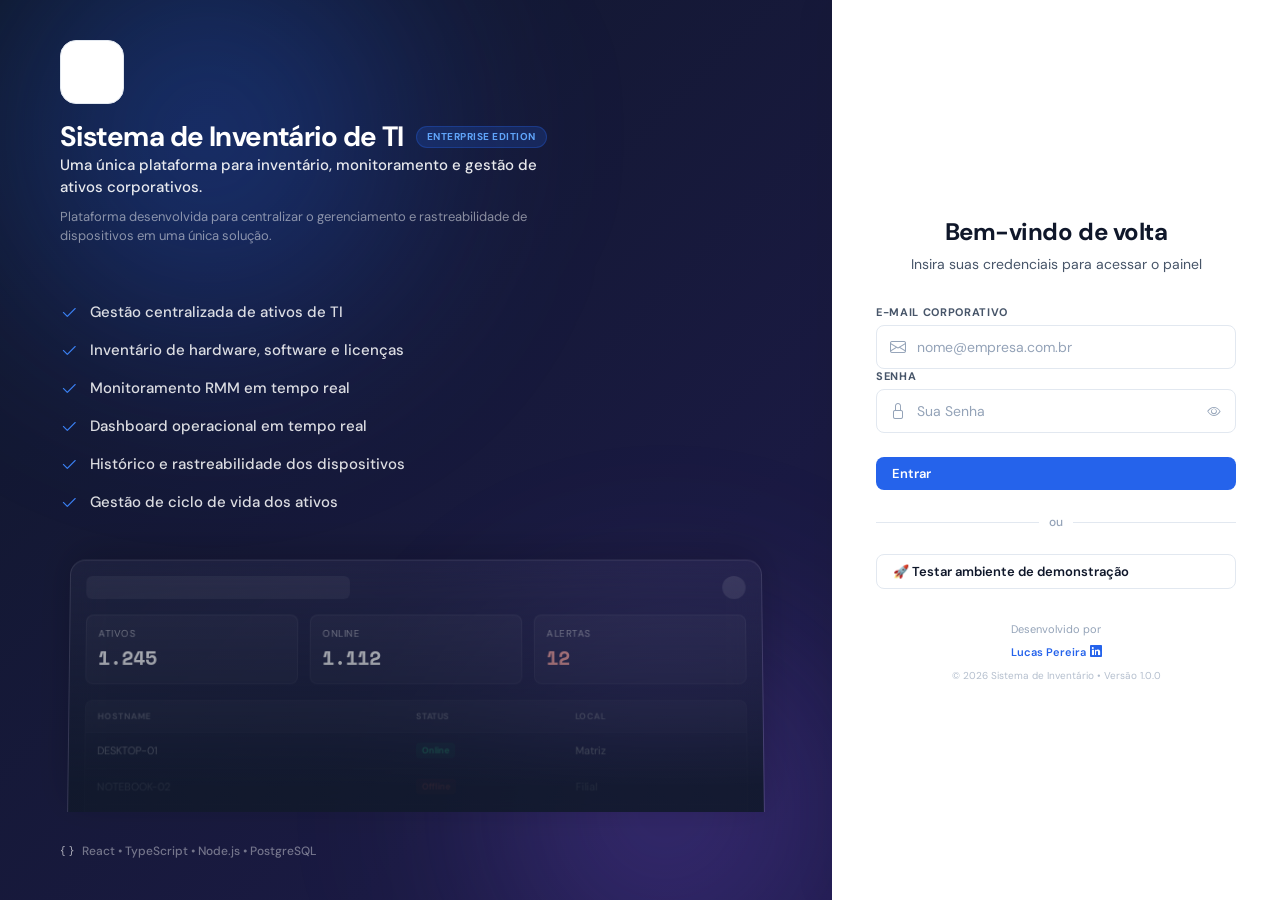
==== commit 87fbf8bf: "style: Remove logo e menções da NK3 para criar um sistema whitelabel genérico" ====
--- a/index.html
+++ b/index.html
@@ -4,7 +4,7 @@
 <head>
   <meta charset="UTF-8">
   <meta name="viewport" content="width=device-width, initial-scale=1.0">
-  <title>NK3IT — Inventário de TI</title>
+  <title>Sistema de Inventário de TI</title>
   <link rel="icon" type="image/png" href="assets/logo-nk3-it-3.png">
   <link
     href="https://fonts.googleapis.com/css2?family=Space+Mono:wght@400;700&family=DM+Sans:wght@300;400;500;600;700&display=swap"
@@ -42,14 +42,13 @@
     <!-- Esquerda: Branding & Info -->
     <div class="login-left fade-in-up" style="animation-delay: 0.1s;">
       <div class="login-brand">
-        <div class="logo-mark login-logo-large">
-          <img src="assets/logo-nk3-it-3.png" alt="Logo NK3IT">
+        <div class="logo-mark login-logo-large" style="display:flex; align-items:center; justify-content:center; width:64px; height:64px; background:var(--bg2); border-radius:16px; border:1px solid var(--border);">
+          <i data-lucide="box" style="width:32px; height:32px; color:var(--accent);"></i>
         </div>
         <h1 class="brand-title">
           Sistema de Inventário de TI 
           <span class="version-badge">Enterprise Edition</span>
         </h1>
-        <div class="brand-subtitle" style="font-size: 14px; color: var(--accent); font-weight: 700; margin-top: 8px; margin-bottom: 16px; letter-spacing: 0.05em; text-transform: uppercase;">Powered by NK3IT</div>
         <p style="font-size: 15px; color: rgba(255,255,255,0.9); font-weight: 500; max-width: 480px; line-height: 1.5; margin-bottom: 8px;">Uma única plataforma para inventário, monitoramento e gestão de ativos corporativos.</p>
         <p style="font-size: 13px; color: rgba(255,255,255,0.5); max-width: 480px; line-height: 1.5; margin-bottom: 32px;">Plataforma desenvolvida para centralizar o gerenciamento e rastreabilidade de dispositivos em uma única solução.</p>
       </div>
@@ -115,7 +114,7 @@
           <label>E-mail corporativo</label>
           <div class="input-with-icon">
             <i class="bi bi-envelope"></i>
-            <input type="email" id="loginEmail" value="" placeholder="nome@nk3it.com.br">
+            <input type="email" id="loginEmail" value="" placeholder="nome@empresa.com.br">
           </div>
         </div>
         
@@ -143,7 +142,7 @@
           <a href="https://www.linkedin.com/in/lucasadmpereira/" target="_blank" style="color: var(--accent); text-decoration: none; font-weight: 600; display: inline-flex; align-items: center; gap: 4px; margin-top: 4px; transition: opacity 0.2s;" onmouseover="this.style.opacity='0.8'" onmouseout="this.style.opacity='1'">
             Lucas Pereira <i class="bi bi-linkedin" style="font-size: 12px;"></i>
           </a>
-          <div style="margin-top: 6px; font-size: 10px; opacity: 0.7;">&copy; 2026 NK3IT &bull; Versão 1.0.0</div>
+          <div style="margin-top: 6px; font-size: 10px; opacity: 0.7;">&copy; 2026 Sistema de Inventário &bull; Versão 1.0.0</div>
         </div>
       </div>
     </div>
@@ -154,11 +153,11 @@
     <!-- SIDEBAR -->
     <nav class="sidebar" id="sidebar">
       <div class="sidebar-logo">
-        <div class="logo-mark">
-          <img src="assets/logo-nk3-it-3.png" alt="Inventário NK3IT">
+        <div class="logo-mark" style="display:flex; align-items:center; justify-content:center; width:40px; height:40px; background:rgba(255,255,255,0.1); border-radius:10px;">
+          <i data-lucide="box" style="width:24px; height:24px; color:#fff;"></i>
         </div>
         <div>
-          <div class="logo-text">NK3IT</div>
+          <div class="logo-text">Sistema</div>
           <div class="logo-sub">INVENTÁRIO DE TI</div>
         </div>
       </div>
@@ -167,6 +166,9 @@
         <div class="sidebar-label">Principal</div>
         <div class="nav-item active" onclick="goTo('dashboard')">
           <span class="nav-icon"><i data-lucide="layout-dashboard"></i></span> Dashboard
+        </div>
+        <div class="nav-item" id="navMonitoramento" onclick="goTo('monitoramento')">
+          <span class="nav-icon"><i data-lucide="activity"></i></span> Monitoramento
         </div>
         <div class="nav-item" onclick="goTo('ativos')">
           <span class="nav-icon"><i data-lucide="laptop"></i></span> Ativos
@@ -253,10 +255,10 @@
           <button class="topbar-action-btn"><i data-lucide="bell"></i></button>
           <div class="topbar-profile" onclick="goTo('historico')">
             <div class="topbar-profile-info hide-mobile">
-              <span class="topbar-profile-name" id="topbarUserName">Lucas Pereira</span>
+              <span class="topbar-profile-name" id="topbarUserName">Usuário</span>
               <span class="topbar-profile-role" id="topbarUserRole">Administrador</span>
             </div>
-            <div class="topbar-avatar" id="topbarUserInitials">LP</div>
+            <div class="topbar-avatar" id="topbarUserInitials">US</div>
           </div>
         </div>
       </div>
@@ -426,6 +428,43 @@
           </div>
         </div>
 
+        <!-- MONITORAMENTO -->
+        <div class="page" id="page-monitoramento">
+          <div class="toolbar">
+            <div class="toolbar-left">
+              <div style="display:flex;gap:10px;align-items:center;width:100%;max-width:300px;">
+                <input type="text" id="rmmSearch" placeholder="Buscar máquina..." oninput="carregarMonitoramento()" style="padding:8px 12px;border:1px solid var(--border);border-radius:8px;background:var(--bg2);color:var(--text);font-size:13px;width:100%;">
+              </div>
+            </div>
+            <div class="toolbar-right">
+              <button class="btn btn-primary btn-sm" id="btnSyncRMM_mon" onclick="syncFromRMM()">
+                <i data-lucide="refresh-cw"></i> Sincronizar Agora
+              </button>
+            </div>
+          </div>
+          <div class="table-responsive" style="margin: 0 24px 24px 24px; background: var(--bg2); border: 1px solid var(--border); border-radius: var(--radius-lg); overflow: hidden;">
+            <table class="data-table" style="width: 100%; border-collapse: collapse;">
+              <thead>
+                <tr>
+                  <th style="width: 40px; text-align: center;">St</th>
+                  <th>Hostname</th>
+                  <th>Usuário</th>
+                  <th>Localização</th>
+                  <th>SO</th>
+                  <th style="width: 120px;">CPU</th>
+                  <th style="width: 140px;">RAM</th>
+                  <th style="width: 140px;">Disco</th>
+                  <th style="width: 100px;">Sincronizado</th>
+                </tr>
+              </thead>
+              <tbody id="rmmTableBody">
+                <!-- Linhas injetadas pelo monitoramento.js -->
+              </tbody>
+            </table>
+          </div>
+          <div class="pagination" id="rmmPagination" style="margin: 0 24px 24px 24px; display:flex; justify-content:center; gap:8px;"></div>
+        </div>
+
         <!-- ATIVOS -->
         <div class="page" id="page-ativos">
           <div class="toolbar">
@@ -1368,6 +1407,21 @@
         <button class="btn btn-ghost" onclick="closeModal('modalIndicarMaquina')">Cancelar</button>
         <button class="btn btn-primary" onclick="enviarIndicacaoMaquina()"><i class="bi bi-send"></i> Enviar Indicação</button>
       </div>
+    </div>
+  </div>
+
+  <!-- MODAL: BOAS VINDAS DEMO -->
+  <div class="modal-overlay" id="modalDemoWelcome" style="z-index:9999;">
+    <div class="modal-content" style="max-width: 500px; text-align: center; padding: 40px 30px;">
+      <div style="width: 80px; height: 80px; background: rgba(99,102,241,0.1); border-radius: 50%; display: flex; align-items: center; justify-content: center; margin: 0 auto 24px auto; color: var(--accent);">
+        <i data-lucide="sparkles" style="width: 40px; height: 40px;"></i>
+      </div>
+      <h2 style="font-size: 24px; font-weight: 800; color: var(--text); margin-bottom: 12px; font-family: var(--font-primary);">Bem-vindo à Demonstração!</h2>
+      <p style="font-size: 15px; color: var(--text2); line-height: 1.6; margin-bottom: 32px;">
+        Este é um ambiente fictício projetado para você explorar as funcionalidades básicas do sistema.<br><br>
+        O produto final possui <strong>dezenas de outras integrações</strong>, configurações avançadas e fluxos de segurança que estão desabilitados aqui para proteção.
+      </p>
+      <button class="btn btn-primary" onclick="closeModal('modalDemoWelcome')" style="width: 100%; justify-content: center; font-size: 16px; padding: 12px;">Compreendo, vamos lá!</button>
     </div>
   </div>
 
@@ -1449,6 +1503,7 @@
 
   <!-- Views -->
   <script src="js/views/dashboard.js"></script>
+  <script src="js/views/monitoramento.js"></script>
   <script src="js/views/ativos.js"></script>
   <script src="js/views/monitores.js"></script>
   <script src="js/views/celulares.js"></script>
--- a/css/layout.css
+++ b/css/layout.css
@@ -152,7 +152,7 @@
   border-radius: 8px; color: var(--text); font-size: 13px; font-family: var(--sans);
   outline: none; transition: border-color .15s;
 }
-.topbar-search input:focus { border-color: var(--accent); background: #fff; }
+.topbar-search input:focus { border-color: var(--accent); background: var(--bg2); }
 .topbar-search input::placeholder { color: var(--text3); }
 .search-icon { position: absolute; left: 10px; top: 50%; transform: translateY(-50%); color: var(--text3); font-size: 13px; }
 
--- a/css/components.css
+++ b/css/components.css
@@ -357,7 +357,7 @@
   box-shadow: 0 0 0 3px rgba(37,99,235,.12);
 }
 input::placeholder, textarea::placeholder { color: var(--text3); }
-select option { background: #fff; }
+select option { background: var(--bg); color: var(--text); }
 textarea { resize: vertical; min-height: 80px; }
 
 /* Input with icon */
@@ -414,7 +414,7 @@
 }
 @media (max-width: 580px) { .notif-stack { align-items: stretch; } }
 .notif {
-  background: #fff; border: 1px solid var(--border);
+  background: var(--bg2); border: 1px solid var(--border);
   border-radius: 10px; padding: 12px 16px; font-size: 13px;
   box-shadow: var(--shadow-md); pointer-events: all;
   animation: notifIn .2s ease;
